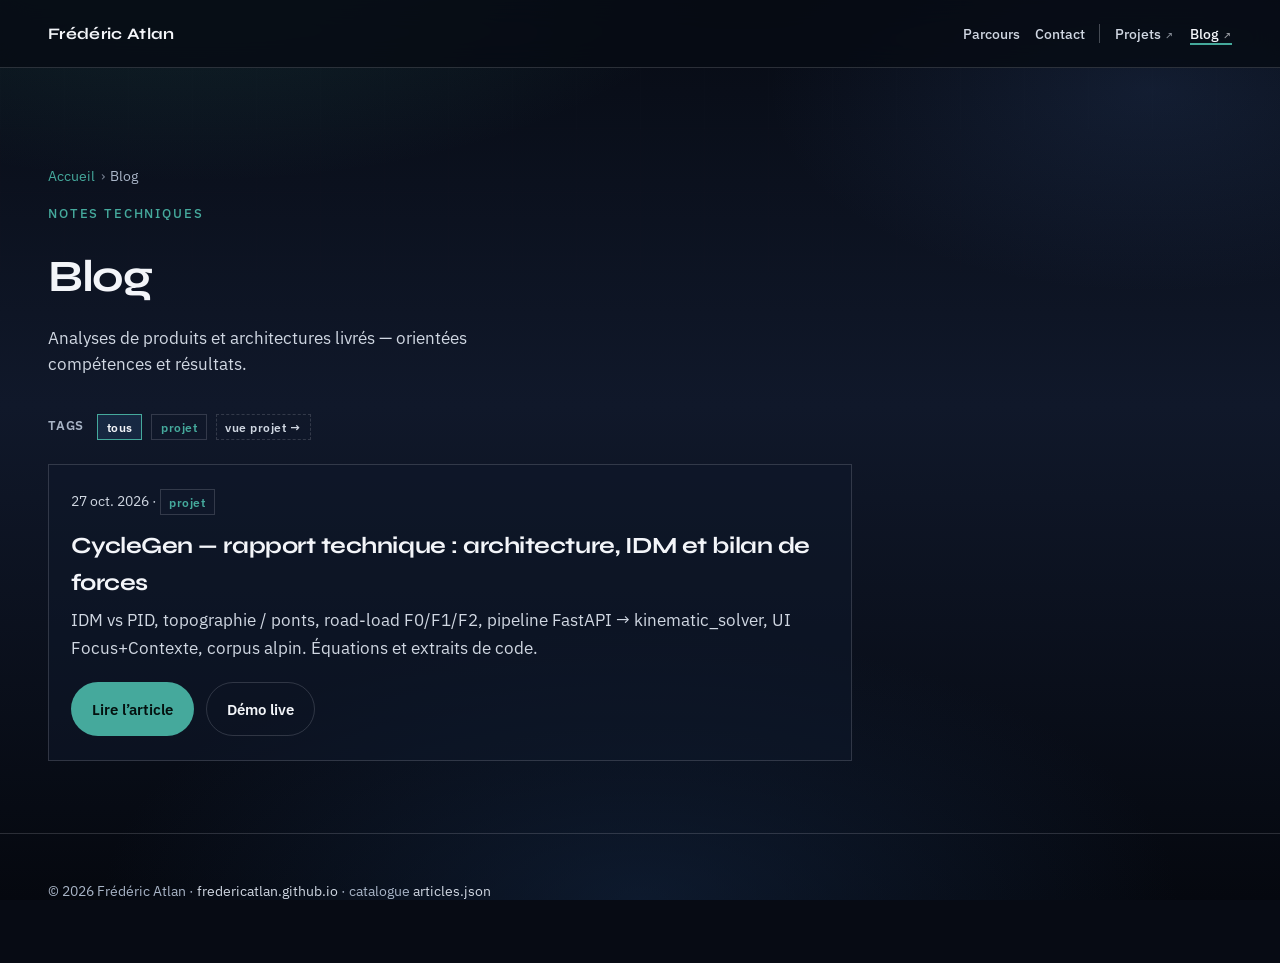
==== blog/index.html @ abd882c6 "feat(blog): CycleGen technical report with KaTeX, product shots, deploy. Upgrade the architecture no" ====
<!DOCTYPE html>
<html lang="fr">
<head>
  <meta charset="utf-8" />
  <meta name="viewport" content="width=device-width, initial-scale=1" />
  <title>Blog — Frédéric Atlan</title>
  <meta name="description" content="Notes techniques de Frédéric Atlan : ingénierie numérique, simulation, architecture full-stack. Articles tagués (projet, …)." />
  <meta name="robots" content="index, follow" />
  <link rel="canonical" href="https://fredericatlan.github.io/blog/" />
  <meta name="theme-color" content="#070b14" />
  <meta property="og:site_name" content="Frédéric Atlan" />
  <meta property="og:locale" content="fr_FR" />
  <meta property="og:title" content="Blog — Frédéric Atlan" />
  <meta property="og:description" content="Articles techniques : CycleGen, digital engineering, architecture logicielle. Filtrables par tag." />
  <meta property="og:type" content="website" />
  <meta property="og:url" content="https://fredericatlan.github.io/blog/" />
  <meta property="og:image" content="https://fredericatlan.github.io/blog/assets/cyclegen/08-analyse-cycle-veleta.jpg" />
  <meta property="og:image:secure_url" content="https://fredericatlan.github.io/blog/assets/cyclegen/08-analyse-cycle-veleta.jpg" />
  <meta property="og:image:type" content="image/jpeg" />
  <meta property="og:image:width" content="1024" />
  <meta property="og:image:height" content="494" />
  <meta property="og:image:alt" content="CycleGen — analyse Pico Veleta" />

  <meta name="twitter:card" content="summary_large_image" />
  <meta name="twitter:title" content="Blog — Frédéric Atlan" />
  <meta name="twitter:description" content="Articles techniques : CycleGen, digital engineering, architecture logicielle. Filtrables par tag." />
  <meta name="twitter:image" content="https://fredericatlan.github.io/blog/assets/cyclegen/08-analyse-cycle-veleta.jpg" />

  <link rel="preconnect" href="https://fonts.googleapis.com" />
  <link rel="preconnect" href="https://fonts.gstatic.com" crossorigin />
  <link href="https://fonts.googleapis.com/css2?family=Syne:wght@500;600;700;800&family=IBM+Plex+Sans:ital,wght@0,400;0,500;0,600;1,400&display=swap" rel="stylesheet" />
  <link rel="stylesheet" href="../styles.css" />
</head>
<body>
  <div class="atmosphere" aria-hidden="true"></div>

    <header class="site-header">
    <a class="brand" href="/">Frédéric Atlan</a>
    <nav class="nav" aria-label="Navigation principale">
      <span class="nav-cluster" role="group" aria-label="Profil">
        <a href="/#parcours">Parcours</a>
        <a href="/#contact">Contact</a>
      </span>
      <span class="nav-sep" aria-hidden="true"></span>
      <span class="nav-cluster" role="group" aria-label="Publications">
        <a class="nav-page" href="/projets/">Projets</a>
        <a class="nav-page" href="/blog/" aria-current="page">Blog</a>
      </span>
    </nav>
  </header>

  <main id="top" class="section page-projects">
    <nav class="crumb" aria-label="Fil d’Ariane"><a href="/">Accueil</a><span class="crumb-sep">›</span>Blog</nav>
    <p class="hero-kicker">Notes techniques</p>
    <h1>Blog</h1>
    <p class="section-lead">Analyses de produits et architectures livrés — orientées compétences et résultats.</p>

    <div class="tag-filter" role="navigation" aria-label="Filtrer par tag">
      <span class="tag-filter-label">Tags</span>
      <a class="tag tag-filter-btn is-active" href="./" data-filter="all">tous</a>
      <a class="tag tag-filter-btn" href="./?tag=projet" data-filter="projet">projet</a>
      <a class="tag tag-filter-btn tag-ghost" href="./tags/projet.html">vue projet →</a>
    </div>

    <p class="tag-filter-status" id="filter-status" hidden></p>

    <ul class="project-list" id="article-list">
      <li class="project-card" data-tags="projet" data-id="cyclegen-architecture-pipeline">
        <p class="project-meta">
          <time datetime="2026-10-27">27 oct. 2026</time>
          · <a class="tag" href="./tags/projet.html">projet</a>
        </p>
        <h2><a href="./cyclegen-architecture-pipeline.html">CycleGen — rapport technique : architecture, IDM et bilan de forces</a></h2>
        <p>IDM vs PID, topographie / ponts, road-load F0/F1/F2, pipeline FastAPI → kinematic_solver, UI Focus+Contexte, corpus alpin. Équations et extraits de code.</p>
        <p class="project-actions">
          <a class="btn btn-primary" href="./cyclegen-architecture-pipeline.html">Lire l’article</a>
          <a class="btn btn-ghost" href="https://fredericatlan.github.io/CycleGen/" target="_blank" rel="noopener noreferrer">Démo live</a>
        </p>
      </li>
    </ul>
  </main>

  <footer class="site-footer">
    <p>© <span id="y"></span> Frédéric Atlan · <a href="../">fredericatlan.github.io</a> · catalogue <a href="./articles.json">articles.json</a></p>
  </footer>
  <script>
    document.getElementById("y").textContent = new Date().getFullYear();

    (function () {
      var params = new URLSearchParams(window.location.search);
      var tag = (params.get("tag") || "").trim().toLowerCase();
      var cards = document.querySelectorAll("#article-list .project-card");
      var buttons = document.querySelectorAll(".tag-filter-btn[data-filter]");
      var status = document.getElementById("filter-status");

      function apply(filter) {
        var n = 0;
        cards.forEach(function (card) {
          var tags = (card.getAttribute("data-tags") || "")
            .split(/\s+/)
            .filter(Boolean);
          var show = !filter || filter === "all" || tags.indexOf(filter) !== -1;
          card.hidden = !show;
          if (show) n += 1;
        });
        buttons.forEach(function (btn) {
          var f = btn.getAttribute("data-filter");
          btn.classList.toggle(
            "is-active",
            (filter === "all" && f === "all") || f === filter
          );
        });
        if (status) {
          if (filter && filter !== "all") {
            status.hidden = false;
            status.textContent =
              n +
              " article" +
              (n > 1 ? "s" : "") +
              " · tag « " +
              filter +
              " »";
          } else {
            status.hidden = true;
            status.textContent = "";
          }
        }
      }

      apply(tag || "all");
    })();
  </script>
</body>
</html>
---- styles.css ----
:root {
  --ink: #070b14;
  --ink-2: #10182a;
  --fog: #d0d7e2;
  --paper: #f3f5f9;
  --muted: #a8b4c6;
  --accent: #45a99c;
  --accent-soft: rgba(69, 169, 156, 0.18);
  --line: rgba(232, 236, 244, 0.16);
  --header-h: 4.25rem;
  --display: "Syne", system-ui, sans-serif;
  --body: "IBM Plex Sans", system-ui, sans-serif;
}

*,
*::before,
*::after {
  box-sizing: border-box;
}

html {
  scroll-behavior: smooth;
  scroll-padding-top: calc(var(--header-h) + 0.75rem);
}

body {
  margin: 0;
  min-height: 100vh;
  font-family: var(--body);
  font-size: 1.06rem;
  line-height: 1.62;
  color: var(--paper);
  background: var(--ink);
  -webkit-font-smoothing: antialiased;
}

:focus-visible {
  outline: 2px solid var(--accent);
  outline-offset: 3px;
}

.atmosphere {
  position: fixed;
  inset: 0;
  z-index: -1;
  pointer-events: none;
  background:
    radial-gradient(ellipse 80% 55% at 15% -10%, rgba(61, 155, 143, 0.22), transparent 55%),
    radial-gradient(ellipse 60% 45% at 90% 10%, rgba(70, 110, 180, 0.16), transparent 50%),
    radial-gradient(ellipse 70% 50% at 50% 100%, rgba(20, 40, 70, 0.55), transparent 60%),
    linear-gradient(180deg, var(--ink) 0%, var(--ink-2) 45%, #05080f 100%);
}

.atmosphere::after {
  content: "";
  position: absolute;
  inset: 0;
  opacity: 0.35;
  background-image:
    linear-gradient(rgba(255, 255, 255, 0.03) 1px, transparent 1px),
    linear-gradient(90deg, rgba(255, 255, 255, 0.03) 1px, transparent 1px);
  background-size: 64px 64px;
  mask-image: linear-gradient(180deg, rgba(0, 0, 0, 0.55), transparent 70%);
}

a {
  color: inherit;
}

.site-header {
  display: flex;
  align-items: center;
  justify-content: space-between;
  gap: 1rem;
  min-height: var(--header-h);
  padding: 0.85rem clamp(1.25rem, 4vw, 3rem);
  position: sticky;
  top: 0;
  z-index: 10;
  backdrop-filter: blur(14px);
  background: rgba(7, 11, 20, 0.82);
  border-bottom: 1px solid var(--line);
}

.brand {
  font-family: var(--display);
  font-weight: 700;
  font-size: 1rem;
  letter-spacing: 0.02em;
  text-decoration: none;
  color: var(--paper);
  flex-shrink: 0;
}

.nav {
  display: flex;
  flex-wrap: wrap;
  align-items: center;
  justify-content: flex-end;
  gap: 0.65rem 0.9rem;
  font-size: 0.9rem;
}

.nav-cluster {
  display: inline-flex;
  flex-wrap: wrap;
  align-items: center;
  gap: 0.65rem 0.95rem;
}

.nav-sep {
  display: inline-block;
  width: 1px;
  height: 1.15rem;
  background: rgba(232, 236, 244, 0.28);
  flex-shrink: 0;
}

.nav a {
  text-decoration: none;
  color: var(--fog);
  transition: color 0.2s ease;
  font-weight: 500;
}

.nav a:hover {
  color: var(--accent);
}

.nav a[aria-current="page"] {
  color: var(--paper);
  box-shadow: inset 0 -2px 0 var(--accent);
}

.nav a.nav-page::after {
  content: "↗";
  margin-left: 0.28rem;
  font-size: 0.72em;
  opacity: 0.65;
}

.hero {
  min-height: min(88vh, 820px);
  display: flex;
  flex-direction: column;
  justify-content: center;
  padding: clamp(3rem, 8vh, 6rem) clamp(1.25rem, 4vw, 3rem) 3rem;
  max-width: 1100px;
  animation: rise 0.9s ease both;
}

.hero-kicker {
  margin: 0 0 1rem;
  font-size: 0.82rem;
  letter-spacing: 0.14em;
  text-transform: uppercase;
  color: var(--accent);
  font-weight: 500;
}

.hero-name {
  margin: 0;
  font-family: var(--display);
  font-weight: 800;
  font-size: clamp(2.8rem, 9vw, 5.6rem);
  line-height: 0.95;
  letter-spacing: -0.03em;
  max-width: 12ch;
}

.hero-line {
  margin: 1.5rem 0 0.75rem;
  font-family: var(--display);
  font-weight: 600;
  font-size: clamp(1.2rem, 2.6vw, 1.65rem);
  line-height: 1.3;
  max-width: 28ch;
  color: var(--paper);
}

.hero-support {
  margin: 0;
  max-width: 46ch;
  color: var(--fog);
  font-size: 1.02rem;
  line-height: 1.55;
}

.hero-cta {
  display: flex;
  flex-wrap: wrap;
  gap: 0.75rem;
  margin-top: 2rem;
}

.btn {
  display: inline-flex;
  align-items: center;
  justify-content: center;
  padding: 0.85rem 1.25rem;
  border-radius: 999px;
  text-decoration: none;
  font-weight: 600;
  font-size: 0.95rem;
  transition: transform 0.2s ease, background 0.2s ease, border-color 0.2s ease;
}

.btn:hover {
  transform: translateY(-1px);
}

.btn-primary {
  background: var(--accent);
  color: #04110f;
  border: 1px solid transparent;
}

.btn-primary:hover {
  background: #4cb3a6;
}

.btn-ghost {
  background: transparent;
  border: 1px solid var(--line);
  color: var(--paper);
}

.btn-ghost:hover {
  border-color: var(--accent);
  background: var(--accent-soft);
}

.strip {
  display: grid;
  grid-template-columns: repeat(3, 1fr);
  gap: 1px;
  margin: 0 clamp(1.25rem, 4vw, 3rem) 2rem;
  border: 1px solid var(--line);
  background: var(--line);
  animation: rise 1s ease 0.15s both;
}

.strip-item {
  background: rgba(16, 24, 42, 0.9);
  padding: 1.25rem 1.1rem;
  display: flex;
  flex-direction: column;
  gap: 0.35rem;
}

.strip-num {
  font-family: var(--display);
  font-weight: 700;
  font-size: 1.2rem;
  color: var(--accent);
  line-height: 1.15;
}

.strip-label {
  font-size: 0.9rem;
  color: var(--fog);
  line-height: 1.4;
}

.section {
  padding: clamp(3.25rem, 8vh, 5.5rem) clamp(1.25rem, 4vw, 3rem);
  max-width: 900px;
}

.section-alt {
  max-width: none;
  background: rgba(16, 24, 42, 0.45);
  border-block: 1px solid var(--line);
}

.section-alt .edu,
.section-alt .langs,
.section-alt h2 {
  max-width: 900px;
}

.section h2 {
  margin: 0 0 0.75rem;
  font-family: var(--display);
  font-size: clamp(1.7rem, 3.5vw, 2.2rem);
  letter-spacing: -0.02em;
}

.section-lead {
  margin: 0 0 2.25rem;
  color: var(--fog);
  max-width: 52ch;
  line-height: 1.55;
}

.page-projects {
  padding-top: calc(var(--header-h) + 1.75rem);
  max-width: 900px;
}

.page-projects h1 {
  margin: 0 0 0.75rem;
  font-family: var(--display);
  font-size: clamp(2rem, 5vw, 2.8rem);
  letter-spacing: -0.03em;
}

.crumb {
  margin: 0 0 1rem;
  font-size: 0.9rem;
  color: var(--muted);
}

.crumb a {
  color: var(--accent);
  text-decoration: none;
}

.crumb a:hover {
  text-decoration: underline;
}

.crumb-sep {
  margin: 0 0.35rem;
  color: var(--muted);
  opacity: 0.7;
}

.related-box {
  margin: 2.25rem 0;
  padding: 1.25rem 1.3rem;
  border: 1px solid var(--line);
  border-left: 3px solid var(--accent);
  background: rgba(16, 24, 42, 0.62);
}

.related-box h2 {
  margin: 0 0 0.55rem;
  font-family: var(--display);
  font-size: 1.05rem;
}

.related-box p {
  margin: 0 0 0.85rem;
  color: var(--fog);
  max-width: 58ch;
  font-size: 0.95rem;
}

.related-box .project-actions {
  margin-top: 0 !important;
}

.project-list {
  list-style: none;
  margin: 0;
  padding: 0;
  display: flex;
  flex-direction: column;
  gap: 1.25rem;
}

.project-card {
  padding: 1.5rem 1.35rem;
  border: 1px solid var(--line);
  background: rgba(16, 24, 42, 0.55);
}

.project-card h2 {
  margin: 0 0 0.35rem;
  font-family: var(--display);
  font-size: 1.45rem;
}

.project-card h2 a {
  color: var(--paper);
  text-decoration: none;
}

.project-card h2 a:hover {
  color: var(--accent);
}

.project-meta {
  margin: 0 0 0.75rem;
  font-size: 0.88rem;
  color: var(--accent);
}

.tag {
  display: inline-block;
  padding: 0.12rem 0.55rem;
  border: 1px solid var(--line);
  background: rgba(16, 24, 42, 0.75);
  color: var(--accent);
  font-size: 0.78rem;
  font-weight: 600;
  letter-spacing: 0.04em;
  text-transform: lowercase;
  text-decoration: none;
  vertical-align: middle;
}

.tag:hover {
  border-color: var(--accent);
  color: var(--paper);
}

.tag-lg {
  font-size: 0.95rem;
  padding: 0.2rem 0.7rem;
  vertical-align: baseline;
}

.hero-kicker .tag {
  margin-left: 0.35rem;
}

.tag-filter {
  display: flex;
  flex-wrap: wrap;
  align-items: center;
  gap: 0.55rem;
  margin: 0 0 1.5rem;
}

.tag-filter-label {
  font-size: 0.8rem;
  font-weight: 600;
  letter-spacing: 0.06em;
  text-transform: uppercase;
  color: var(--muted);
  margin-right: 0.25rem;
}

.tag-filter-btn.is-active {
  border-color: var(--accent);
  color: var(--paper);
  background: rgba(56, 120, 180, 0.18);
}

.tag-ghost {
  border-style: dashed;
  color: var(--fog);
}

.tag-filter-status {
  margin: -0.75rem 0 1.25rem;
  font-size: 0.88rem;
  color: var(--muted);
}

.project-card[hidden] {
  display: none !important;
}

.project-card p {
  margin: 0 0 0.75rem;
  color: var(--fog);
}

.project-actions {
  display: flex;
  flex-wrap: wrap;
  gap: 0.75rem;
  margin: 1.25rem 0 0 !important;
}

.project-detail h2 {
  margin: 2rem 0 0.75rem;
  font-family: var(--display);
  font-size: 1.25rem;
}

.project-detail h3 {
  margin: 1.35rem 0 0.55rem;
  font-family: var(--display);
  font-size: 1.05rem;
  color: var(--paper);
}

.project-detail > p,
.prose p {
  color: var(--fog);
  max-width: 62ch;
}

.project-detail code,
.prose code {
  font-size: 0.9em;
  color: var(--accent);
}

.prose pre.code-block,
.project-detail pre.code-block {
  margin: 1.25rem 0 1.5rem;
  padding: 0.95rem 1rem;
  overflow-x: auto;
  border: 1px solid var(--line);
  background: rgba(8, 12, 22, 0.92);
  border-radius: 0;
  max-width: 72ch;
}

.prose pre.code-block::before,
.project-detail pre.code-block::before {
  content: attr(data-lang);
  display: block;
  margin-bottom: 0.55rem;
  font-family: "IBM Plex Mono", ui-monospace, monospace;
  font-size: 0.68rem;
  letter-spacing: 0.06em;
  text-transform: uppercase;
  color: var(--muted);
}

.prose pre.code-block code,
.project-detail pre.code-block code {
  font-family: "IBM Plex Mono", ui-monospace, monospace;
  font-size: 0.78rem;
  line-height: 1.5;
  color: var(--paper);
  white-space: pre;
}

.prose .katex-display,
.project-detail .katex-display {
  margin: 1.15rem 0;
  overflow-x: auto;
  overflow-y: hidden;
  max-width: 72ch;
}

.cta-row {
  display: flex;
  flex-wrap: wrap;
  gap: 0.75rem;
  margin: 1.25rem 0 2rem;
}

.skills-box {
  margin: 0 0 2.5rem;
  padding: 1.35rem 1.25rem;
  border: 1px solid var(--line);
  background: rgba(16, 24, 42, 0.55);
}

.skills-box h2 {
  margin: 0 0 1rem;
  font-family: var(--display);
  font-size: 1.15rem;
  letter-spacing: -0.02em;
}

.skills-grid {
  list-style: none;
  margin: 0;
  padding: 0;
  display: grid;
  grid-template-columns: repeat(auto-fit, minmax(240px, 1fr));
  gap: 1rem 1.25rem;
}

.skills-grid li {
  color: var(--fog);
  font-size: 0.95rem;
  line-height: 1.45;
}

.skills-grid strong {
  display: block;
  margin-bottom: 0.25rem;
  color: var(--paper);
  font-family: var(--display);
  font-size: 0.98rem;
  font-weight: 600;
}

.shot {
  margin: 1.75rem 0;
  padding: 0;
}

.shot img {
  display: block;
  width: 100%;
  height: auto;
  border: 1px solid var(--line);
  background: #0a101c;
}

.shot figcaption {
  margin-top: 0.55rem;
  font-size: 0.85rem;
  color: var(--muted);
}

.article .section-lead {
  max-width: 62ch;
}

.timeline {
  list-style: none;
  margin: 0;
  padding: 0;
  display: flex;
  flex-direction: column;
  gap: 1.75rem;
}

.timeline li {
  display: grid;
  grid-template-columns: 9.5rem 1fr;
  gap: 1.35rem;
  padding-bottom: 2rem;
  margin-bottom: 0.15rem;
  border-bottom: 1px solid var(--line);
  animation: rise 0.7s ease both;
}

.timeline li:nth-child(2) { animation-delay: 0.05s; }
.timeline li:nth-child(3) { animation-delay: 0.1s; }
.timeline li:nth-child(4) { animation-delay: 0.15s; }
.timeline li:nth-child(5) { animation-delay: 0.2s; }

.timeline li:last-child {
  border-bottom: 0;
  padding-bottom: 0;
}

.when {
  font-size: 0.86rem;
  color: var(--accent);
  font-weight: 600;
  letter-spacing: 0.02em;
  padding-top: 0.25rem;
  line-height: 1.35;
}

.what h3 {
  margin: 0 0 0.25rem;
  font-family: var(--display);
  font-size: 1.15rem;
  font-weight: 700;
}

.org {
  margin: 0 0 0.5rem;
  color: var(--muted);
  font-size: 0.92rem;
}

.what p:last-child {
  margin: 0;
  color: var(--fog);
  max-width: 58ch;
  line-height: 1.58;
}

.edu {
  list-style: none;
  margin: 0;
  padding: 0;
  display: flex;
  flex-direction: column;
  gap: 0.85rem;
}

.edu li {
  padding: 0.85rem 0;
  border-bottom: 1px solid var(--line);
  color: var(--fog);
}

.edu li:last-child {
  border-bottom: 0;
}

.langs {
  margin: 1.5rem 0 0;
  color: var(--muted);
}

.contact .fine {
  margin-top: 1.5rem;
  color: var(--muted);
  font-size: 0.92rem;
}

.site-footer {
  padding: 2rem clamp(1.25rem, 4vw, 3rem) 3rem;
  border-top: 1px solid var(--line);
  color: var(--muted);
  font-size: 0.85rem;
}

.site-footer a {
  color: var(--fog);
  text-decoration: none;
}

.site-footer a:hover {
  color: var(--accent);
}

@keyframes rise {
  from {
    opacity: 0;
    transform: translateY(14px);
  }
  to {
    opacity: 1;
    transform: translateY(0);
  }
}

@media (max-width: 720px) {
  :root {
    --header-h: auto;
  }

  .site-header {
    flex-wrap: wrap;
    align-items: flex-start;
    padding-top: 0.85rem;
    padding-bottom: 0.85rem;
  }

  .nav {
    width: 100%;
    justify-content: flex-start;
    gap: 0.55rem 0.75rem;
    font-size: 0.84rem;
  }

  .nav-sep {
    height: 0.95rem;
  }

  .strip {
    grid-template-columns: 1fr;
    margin-left: 1.25rem;
    margin-right: 1.25rem;
  }

  .timeline li {
    grid-template-columns: 1fr;
    gap: 0.4rem;
    padding-bottom: 1.65rem;
  }

  .hero {
    min-height: auto;
    padding-top: 2.5rem;
  }

  .hero-cta,
  .cta-row,
  .project-actions {
    gap: 0.65rem;
  }

  .btn {
    padding: 0.75rem 1.05rem;
    font-size: 0.9rem;
  }

  .page-projects {
    padding-top: 1.5rem;
  }

  .section-lead {
    max-width: none;
  }
}

@media (prefers-reduced-motion: reduce) {
  html { scroll-behavior: auto; }
  .hero,
  .strip,
  .timeline li {
    animation: none;
  }
  .btn:hover {
    transform: none;
  }
}
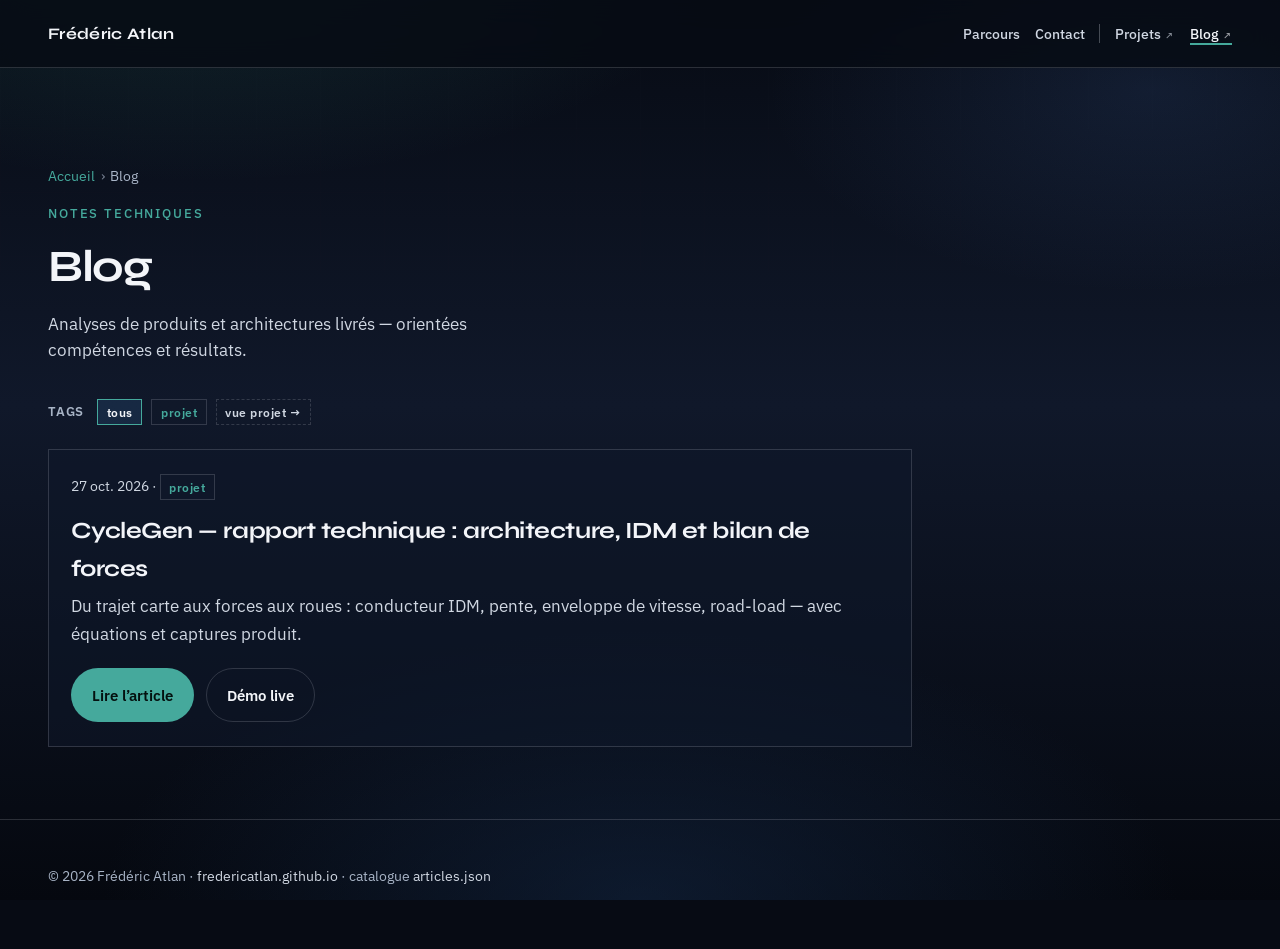
==== commit ea5ac818: "docs(blog): humanize CycleGen report; complete core equations. Expand acronyms on first use; add Eul" ====
--- a/blog/index.html
+++ b/blog/index.html
@@ -71,7 +71,7 @@
           · <a class="tag" href="./tags/projet.html">projet</a>
         </p>
         <h2><a href="./cyclegen-architecture-pipeline.html">CycleGen — rapport technique : architecture, IDM et bilan de forces</a></h2>
-        <p>IDM vs PID, topographie / ponts, road-load F0/F1/F2, pipeline FastAPI → kinematic_solver, UI Focus+Contexte, corpus alpin. Équations et extraits de code.</p>
+        <p>Du trajet carte aux forces aux roues : conducteur IDM, pente, enveloppe de vitesse, road-load — avec équations et captures produit.</p>
         <p class="project-actions">
           <a class="btn btn-primary" href="./cyclegen-architecture-pipeline.html">Lire l’article</a>
           <a class="btn btn-ghost" href="https://fredericatlan.github.io/CycleGen/" target="_blank" rel="noopener noreferrer">Démo live</a>
--- a/styles.css
+++ b/styles.css
@@ -295,7 +295,11 @@
 
 .page-projects {
   padding-top: calc(var(--header-h) + 1.75rem);
-  max-width: 900px;
+  max-width: 960px;
+}
+
+.page-projects.article {
+  max-width: 980px;
 }
 
 .page-projects h1 {
@@ -303,6 +307,9 @@
   font-family: var(--display);
   font-size: clamp(2rem, 5vw, 2.8rem);
   letter-spacing: -0.03em;
+  line-height: 1.18;
+  overflow: visible;
+  padding-bottom: 0.12em;
 }
 
 .crumb {
@@ -482,13 +489,21 @@
 .project-detail > p,
 .prose p {
   color: var(--fog);
-  max-width: 62ch;
+  max-width: 68ch;
+  line-height: 1.65;
+  overflow: visible;
+}
+
+.article .hero-kicker {
+  line-height: 1.45;
+  letter-spacing: 0.1em;
 }
 
 .project-detail code,
 .prose code {
   font-size: 0.9em;
   color: var(--accent);
+  line-height: 1.4;
 }
 
 .prose pre.code-block,
@@ -499,7 +514,7 @@
   border: 1px solid var(--line);
   background: rgba(8, 12, 22, 0.92);
   border-radius: 0;
-  max-width: 72ch;
+  max-width: min(72ch, 100%);
 }
 
 .prose pre.code-block::before,
@@ -518,17 +533,30 @@
 .project-detail pre.code-block code {
   font-family: "IBM Plex Mono", ui-monospace, monospace;
   font-size: 0.78rem;
-  line-height: 1.5;
+  line-height: 1.55;
   color: var(--paper);
   white-space: pre;
+}
+
+.prose .katex,
+.project-detail .katex {
+  font-size: 1.05em;
+  line-height: 1.35;
 }
 
 .prose .katex-display,
 .project-detail .katex-display {
-  margin: 1.15rem 0;
+  margin: 1.25rem 0;
+  padding: 0.35em 0 0.55em;
   overflow-x: auto;
-  overflow-y: hidden;
-  max-width: 72ch;
+  overflow-y: visible;
+  max-width: min(72ch, 100%);
+}
+
+.prose .katex-display > .katex,
+.project-detail .katex-display > .katex {
+  white-space: nowrap;
+  text-align: left;
 }
 
 .cta-row {
@@ -579,6 +607,7 @@
 .shot {
   margin: 1.75rem 0;
   padding: 0;
+  max-width: min(900px, 100%);
 }
 
 .shot img {
@@ -587,16 +616,108 @@
   height: auto;
   border: 1px solid var(--line);
   background: #0a101c;
+  cursor: zoom-in;
+}
+
+.shot button.shot-zoom {
+  display: block;
+  width: 100%;
+  padding: 0;
+  margin: 0;
+  border: 0;
+  background: transparent;
+  cursor: zoom-in;
+  text-align: left;
+}
+
+.shot button.shot-zoom:focus-visible {
+  outline: 2px solid var(--accent);
+  outline-offset: 3px;
 }
 
 .shot figcaption {
   margin-top: 0.55rem;
   font-size: 0.85rem;
+  line-height: 1.45;
   color: var(--muted);
 }
 
 .article .section-lead {
-  max-width: 62ch;
+  max-width: 68ch;
+  line-height: 1.65;
+}
+
+/* Lightbox — zoom captures produit */
+.lightbox {
+  position: fixed !important;
+  inset: 0;
+  z-index: 4000;
+  display: flex !important;
+  align-items: center;
+  justify-content: center;
+  padding: clamp(0.75rem, 3vw, 1.5rem);
+  margin: 0;
+  background: rgba(4, 8, 16, 0.92);
+  backdrop-filter: blur(8px);
+  -webkit-backdrop-filter: blur(8px);
+}
+
+.lightbox[hidden] {
+  display: none !important;
+}
+
+.lightbox__inner {
+  position: relative;
+  max-width: min(1280px, 96vw);
+  max-height: 92vh;
+}
+
+.lightbox__inner img {
+  display: block;
+  max-width: 100%;
+  max-height: 88vh;
+  width: auto;
+  height: auto;
+  margin: 0 auto;
+  border: 1px solid var(--line);
+  background: #0a101c;
+  cursor: zoom-out;
+}
+
+.lightbox__caption {
+  margin: 0.65rem 0 0;
+  text-align: center;
+  font-size: 0.85rem;
+  line-height: 1.4;
+  color: var(--fog);
+}
+
+.lightbox__close {
+  position: absolute;
+  top: -0.35rem;
+  right: -0.35rem;
+  z-index: 1;
+  width: 2.25rem;
+  height: 2.25rem;
+  border: 1px solid var(--line);
+  border-radius: 999px;
+  background: #101828;
+  color: var(--paper);
+  font-size: 1.25rem;
+  line-height: 1;
+  cursor: pointer;
+}
+
+.lightbox__close:hover {
+  border-color: var(--accent);
+  color: var(--accent);
+}
+
+.project-detail h2,
+.prose h2 {
+  line-height: 1.25;
+  overflow: visible;
+  padding-bottom: 0.08em;
 }
 
 .timeline {
@@ -666,6 +787,20 @@
   gap: 0.85rem;
 }
 
+ol.edu {
+  list-style: decimal;
+  padding-left: 1.25rem;
+  gap: 0.55rem;
+}
+
+ol.edu li {
+  padding: 0.35rem 0;
+  border-bottom: 0;
+  color: var(--fog);
+  max-width: 68ch;
+  line-height: 1.55;
+}
+
 .edu li {
   padding: 0.85rem 0;
   border-bottom: 1px solid var(--line);
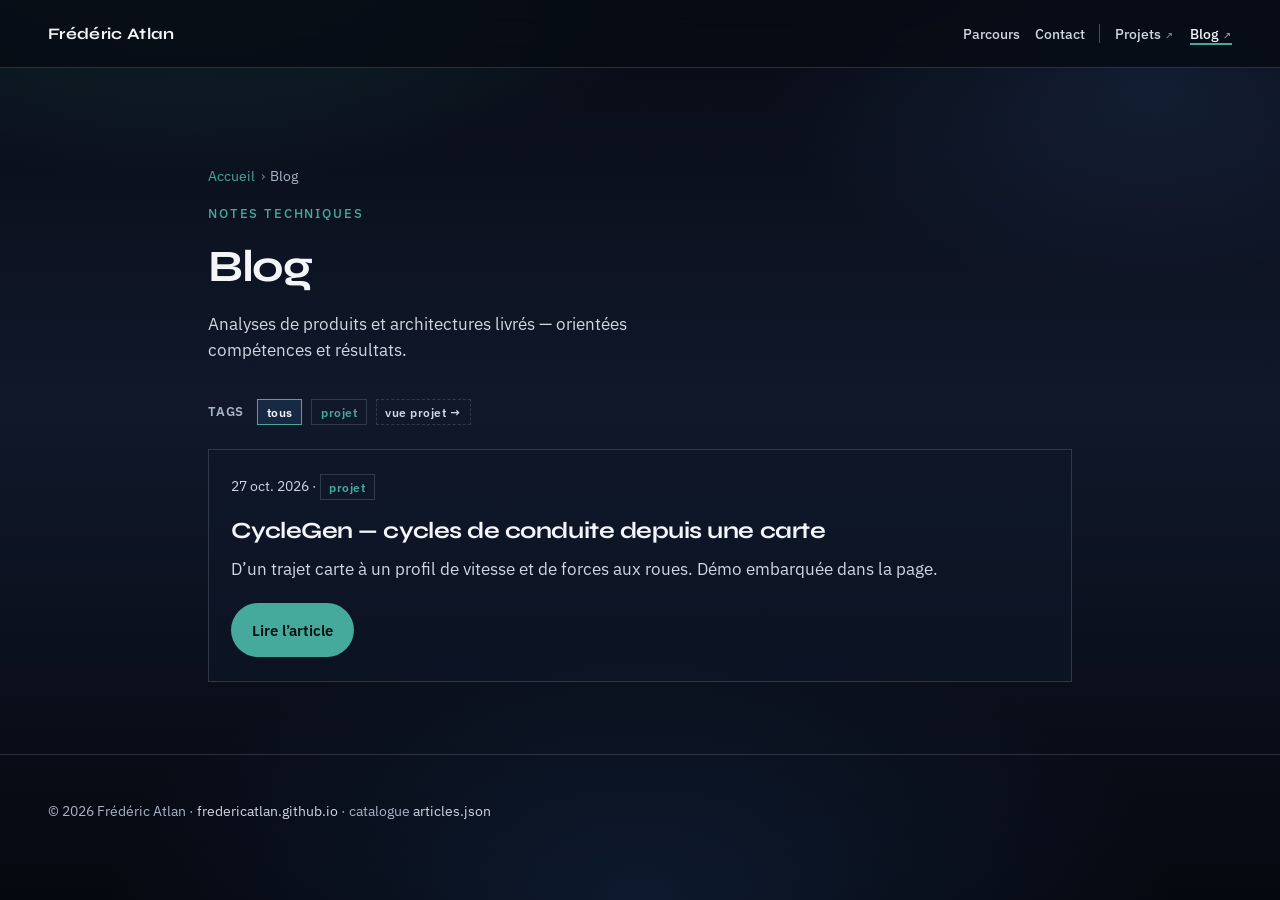
==== commit c16ba4b6: "refactor(blog): single CycleGen engineer post, centered column, embedded demo. Collapse project fich" ====
--- a/blog/index.html
+++ b/blog/index.html
@@ -70,11 +70,10 @@
           <time datetime="2026-10-27">27 oct. 2026</time>
           · <a class="tag" href="./tags/projet.html">projet</a>
         </p>
-        <h2><a href="./cyclegen-architecture-pipeline.html">CycleGen — rapport technique : architecture, IDM et bilan de forces</a></h2>
-        <p>Du trajet carte aux forces aux roues : conducteur IDM, pente, enveloppe de vitesse, road-load — avec équations et captures produit.</p>
+        <h2><a href="./cyclegen-architecture-pipeline.html">CycleGen — cycles de conduite depuis une carte</a></h2>
+        <p>D’un trajet carte à un profil de vitesse et de forces aux roues. Démo embarquée dans la page.</p>
         <p class="project-actions">
           <a class="btn btn-primary" href="./cyclegen-architecture-pipeline.html">Lire l’article</a>
-          <a class="btn btn-ghost" href="https://fredericatlan.github.io/CycleGen/" target="_blank" rel="noopener noreferrer">Démo live</a>
         </p>
       </li>
     </ul>
--- a/styles.css
+++ b/styles.css
@@ -265,6 +265,8 @@
 .section {
   padding: clamp(3.25rem, 8vh, 5.5rem) clamp(1.25rem, 4vw, 3rem);
   max-width: 900px;
+  margin-left: auto;
+  margin-right: auto;
 }
 
 .section-alt {
@@ -300,6 +302,123 @@
 
 .page-projects.article {
   max-width: 980px;
+  margin-left: auto;
+  margin-right: auto;
+}
+
+.page-projects.article.has-demo {
+  max-width: min(1080px, calc(100vw - 2.5rem));
+  margin-left: auto;
+  margin-right: auto;
+}
+
+.page-projects.article .cta-row {
+  justify-content: flex-start;
+}
+
+.page-projects.article .shot {
+  margin-left: auto;
+  margin-right: auto;
+}
+
+/* Démo embarquée (iframe) — rester dans l’article */
+.demo-embed {
+  margin: 1.75rem 0 2.25rem;
+  padding: 0;
+  border: 1px solid var(--line);
+  background: rgba(10, 16, 28, 0.85);
+  max-width: none;
+}
+
+.demo-embed__bar {
+  display: flex;
+  align-items: center;
+  justify-content: space-between;
+  gap: 0.75rem;
+  flex-wrap: wrap;
+  padding: 0.55rem 0.75rem;
+  border-bottom: 1px solid var(--line);
+  background: rgba(16, 24, 42, 0.9);
+}
+
+.demo-embed__title {
+  margin: 0;
+  font-family: var(--display);
+  font-size: 0.95rem;
+  font-weight: 600;
+  color: var(--paper);
+}
+
+.demo-embed__hint {
+  margin-left: 0.45rem;
+  font-family: var(--body);
+  font-size: 0.78rem;
+  font-weight: 400;
+  color: var(--muted);
+}
+
+.demo-embed__actions {
+  display: flex;
+  gap: 0.4rem;
+  align-items: center;
+}
+
+.demo-embed__btn {
+  padding: 0.35rem 0.7rem;
+  font-size: 0.82rem;
+}
+
+.demo-embed__stage {
+  position: relative;
+  width: 100%;
+  height: min(72vh, 780px);
+  min-height: 420px;
+  background: #070b14;
+}
+
+.demo-embed__stage iframe {
+  display: block;
+  width: 100%;
+  height: 100%;
+  border: 0;
+  background: #070b14;
+}
+
+.demo-embed > figcaption {
+  margin: 0;
+  padding: 0.55rem 0.75rem 0.7rem;
+  border-top: 1px solid var(--line);
+  font-size: 0.85rem;
+  line-height: 1.45;
+  color: var(--muted);
+}
+
+.demo-embed.is-expanded {
+  position: fixed;
+  inset: 0;
+  z-index: 3500;
+  margin: 0;
+  width: 100vw;
+  height: 100vh;
+  max-width: none;
+  display: flex;
+  flex-direction: column;
+  border: 0;
+  border-radius: 0;
+}
+
+.demo-embed.is-expanded .demo-embed__stage {
+  flex: 1;
+  height: auto;
+  min-height: 0;
+}
+
+.demo-embed.is-expanded > figcaption {
+  display: none;
+}
+
+body.demo-expanded {
+  overflow: hidden;
 }
 
 .page-projects h1 {
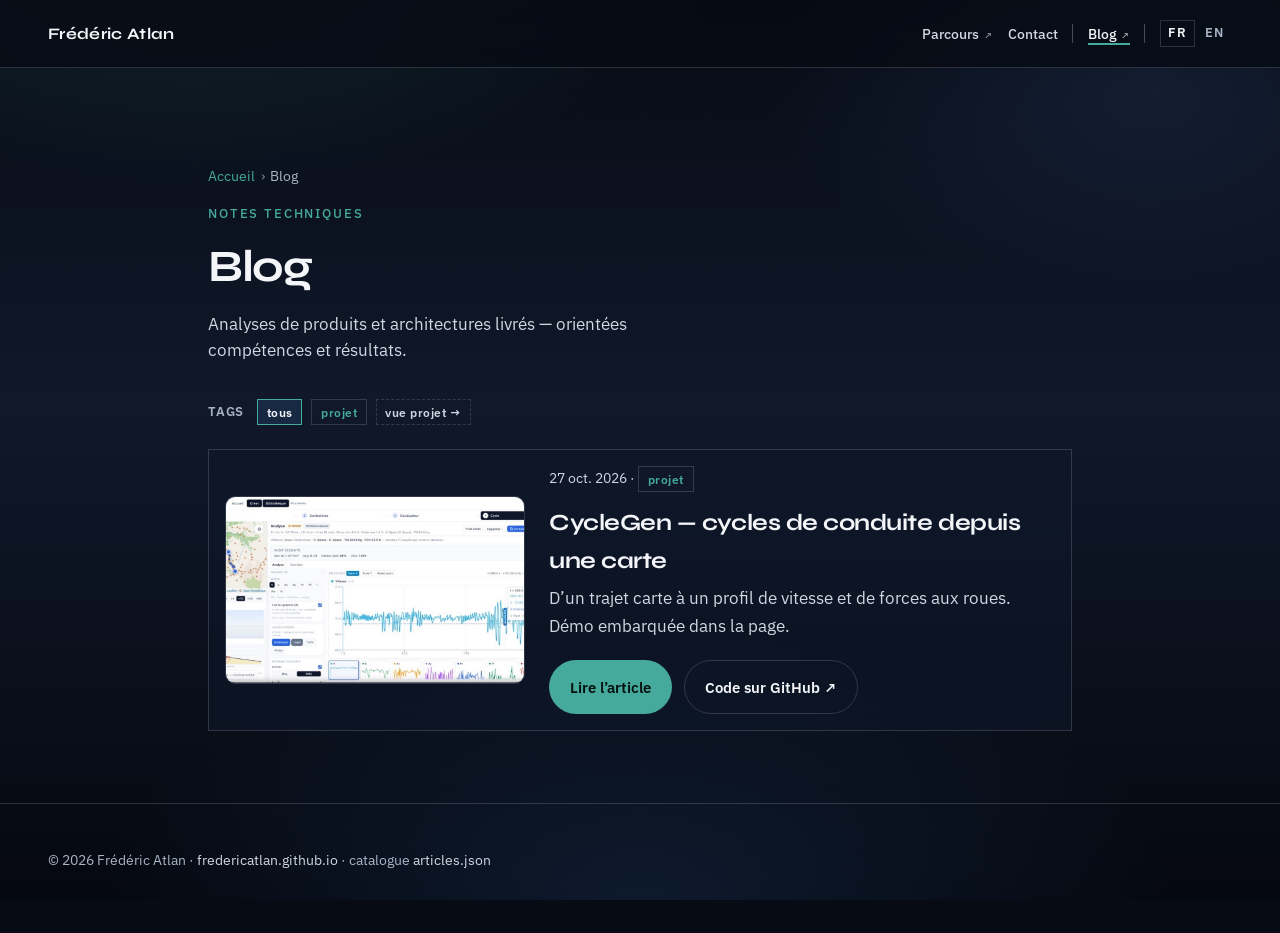
==== commit 012d281f: "publication: dev@9b9bbf0" ====
--- a/blog/index.html
+++ b/blog/index.html
@@ -7,6 +7,9 @@
   <meta name="description" content="Notes techniques de Frédéric Atlan : ingénierie numérique, simulation, architecture full-stack. Articles tagués (projet, …)." />
   <meta name="robots" content="index, follow" />
   <link rel="canonical" href="https://fredericatlan.github.io/blog/" />
+  <link rel="alternate" hreflang="fr" href="https://fredericatlan.github.io/blog/" />
+  <link rel="alternate" hreflang="en" href="https://fredericatlan.github.io/en/blog/" />
+  <link rel="alternate" hreflang="x-default" href="https://fredericatlan.github.io/blog/" />
   <meta name="theme-color" content="#070b14" />
   <meta property="og:site_name" content="Frédéric Atlan" />
   <meta property="og:locale" content="fr_FR" />
@@ -34,17 +37,21 @@
 <body>
   <div class="atmosphere" aria-hidden="true"></div>
 
-    <header class="site-header">
+  <header class="site-header">
     <a class="brand" href="/">Frédéric Atlan</a>
     <nav class="nav" aria-label="Navigation principale">
       <span class="nav-cluster" role="group" aria-label="Profil">
-        <a href="/#parcours">Parcours</a>
-        <a href="/#contact">Contact</a>
+        <a class="nav-page" href="/parcours/">Parcours</a>
+        <a href="/parcours/#contact">Contact</a>
       </span>
       <span class="nav-sep" aria-hidden="true"></span>
       <span class="nav-cluster" role="group" aria-label="Publications">
-        <a class="nav-page" href="/projets/">Projets</a>
         <a class="nav-page" href="/blog/" aria-current="page">Blog</a>
+      </span>
+      <span class="nav-sep" aria-hidden="true"></span>
+      <span class="nav-cluster nav-lang" role="group" aria-label="Langue">
+        <a href="/blog/" hreflang="fr" lang="fr" aria-current="true">FR</a>
+        <a href="/en/blog/" hreflang="en" lang="en">EN</a>
       </span>
     </nav>
   </header>
@@ -65,16 +72,20 @@
     <p class="tag-filter-status" id="filter-status" hidden></p>
 
     <ul class="project-list" id="article-list">
-      <li class="project-card" data-tags="projet" data-id="cyclegen-architecture-pipeline">
-        <p class="project-meta">
-          <time datetime="2026-10-27">27 oct. 2026</time>
-          · <a class="tag" href="./tags/projet.html">projet</a>
-        </p>
-        <h2><a href="./cyclegen-architecture-pipeline.html">CycleGen — cycles de conduite depuis une carte</a></h2>
-        <p>D’un trajet carte à un profil de vitesse et de forces aux roues. Démo embarquée dans la page.</p>
-        <p class="project-actions">
-          <a class="btn btn-primary" href="./cyclegen-architecture-pipeline.html">Lire l’article</a>
-        </p>
+      <li class="project-card has-thumb" data-tags="projet" data-id="cyclegen-architecture-pipeline">
+        <a class="card-thumb" href="./cyclegen-architecture-pipeline.html" tabindex="-1" aria-hidden="true"><img src="./assets/cyclegen/vignette.jpg" alt="" width="960" height="600" loading="lazy" /></a>
+        <div>
+          <p class="project-meta">
+            <time datetime="2026-10-27">27 oct. 2026</time>
+            · <a class="tag" href="./tags/projet.html">projet</a>
+          </p>
+          <h2><a href="./cyclegen-architecture-pipeline.html">CycleGen — cycles de conduite depuis une carte</a></h2>
+          <p>D’un trajet carte à un profil de vitesse et de forces aux roues. Démo embarquée dans la page.</p>
+          <p class="project-actions">
+            <a class="btn btn-primary" href="./cyclegen-architecture-pipeline.html">Lire l’article</a>
+            <a class="btn btn-ghost" href="https://github.com/FredericAtlan/CycleGen" target="_blank" rel="noopener noreferrer">Code sur GitHub ↗</a>
+          </p>
+        </div>
       </li>
     </ul>
   </main>
--- a/styles.css
+++ b/styles.css
@@ -321,6 +321,65 @@
   margin-right: auto;
 }
 
+/* Accordéons technique (équations / code) — fermés par défaut */
+.fold {
+  margin: 1rem 0 1.5rem;
+  border: 1px solid var(--line);
+  background: rgba(10, 16, 28, 0.55);
+  max-width: min(72ch, 100%);
+}
+
+.fold > summary {
+  cursor: pointer;
+  list-style: none;
+  padding: 0.65rem 0.85rem;
+  font-family: var(--display);
+  font-size: 0.9rem;
+  font-weight: 600;
+  color: var(--fog);
+  user-select: none;
+}
+
+.fold > summary::-webkit-details-marker {
+  display: none;
+}
+
+.fold > summary::before {
+  content: "+";
+  display: inline-block;
+  width: 1.1em;
+  margin-right: 0.35rem;
+  color: var(--accent);
+  font-family: var(--body);
+  font-weight: 500;
+}
+
+.fold[open] > summary::before {
+  content: "−";
+}
+
+.fold > summary:hover {
+  color: var(--paper);
+}
+
+.fold > *:not(summary) {
+  margin-left: 0.85rem;
+  margin-right: 0.85rem;
+}
+
+.fold > *:last-child {
+  margin-bottom: 0.85rem;
+}
+
+.fold .code-block {
+  max-width: 100%;
+}
+
+.fold .katex-display {
+  max-width: 100%;
+  overflow-x: auto;
+}
+
 /* Démo embarquée (iframe) — rester dans l’article */
 .demo-embed {
   margin: 1.75rem 0 2.25rem;
@@ -1039,3 +1098,193 @@
     transform: none;
   }
 }
+
+/* ---------- Hero d'article ---------- */
+.article-hero {
+  position: relative;
+  isolation: isolate;
+  display: flex;
+  flex-direction: column;
+  justify-content: flex-end;
+  min-height: min(62vh, 560px);
+  margin: 0 0 2.5rem;
+  padding: clamp(1.5rem, 4vw, 3rem);
+  border: 1px solid var(--line);
+  border-radius: 20px;
+  overflow: hidden;
+  background: #0b1020;
+}
+.article-hero::before {
+  content: "";
+  position: absolute;
+  inset: 0;
+  z-index: -2;
+  background: var(--hero-img) center / cover no-repeat;
+  transform: scale(1.04);
+  filter: brightness(0.75) saturate(0.9);
+  animation: hero-derive 22s ease-in-out infinite alternate;
+}
+.article-hero::after {
+  content: "";
+  position: absolute;
+  inset: 0;
+  z-index: -1;
+  background:
+    linear-gradient(90deg, rgba(7, 11, 20, 0.97) 0%, rgba(7, 11, 20, 0.9) 42%, rgba(7, 11, 20, 0.45) 75%, rgba(7, 11, 20, 0.2) 100%),
+    linear-gradient(180deg, transparent 55%, rgba(7, 11, 20, 0.85) 100%),
+    radial-gradient(120% 80% at 0% 100%, var(--accent-soft), transparent 60%);
+}
+@keyframes hero-derive {
+  from { transform: scale(1.04) translate3d(0, 0, 0); }
+  to { transform: scale(1.1) translate3d(-1.5%, -1%, 0); }
+}
+.article-hero .hero-kicker { margin-bottom: 0.75rem; }
+.article-hero h1 { margin: 0 0 1rem; max-width: 22ch; text-shadow: 0 2px 24px rgba(0, 0, 0, 0.5); }
+.article-hero .section-lead { margin: 0; max-width: 62ch; color: var(--paper); }
+.article-hero .cta-row { margin: 1.5rem 0 0; }
+
+/* ---------- Cartes d'articles avec vignette ---------- */
+.project-card.has-thumb {
+  display: grid;
+  grid-template-columns: minmax(0, 300px) minmax(0, 1fr);
+  gap: 1.5rem;
+  align-items: center;
+  padding: 1rem;
+}
+.card-thumb {
+  display: block;
+  aspect-ratio: 16 / 10;
+  overflow: hidden;
+  border-radius: 10px;
+  border: 1px solid var(--line);
+}
+.card-thumb img {
+  display: block;
+  width: 100%;
+  height: 100%;
+  object-fit: cover;
+  transition: transform 0.6s ease;
+}
+.project-card.has-thumb:hover .card-thumb img,
+.tuile:hover .card-thumb img { transform: scale(1.05); }
+
+/* ---------- Derniers articles (accueil) ---------- */
+.tuiles {
+  list-style: none;
+  margin: 0;
+  padding: 0;
+  display: grid;
+  grid-template-columns: repeat(auto-fill, minmax(260px, 1fr));
+  gap: 1.25rem;
+}
+.tuile {
+  display: flex;
+  flex-direction: column;
+  border: 1px solid var(--line);
+  border-radius: 14px;
+  background: rgba(16, 24, 42, 0.55);
+  overflow: hidden;
+  transition: border-color 0.3s, transform 0.3s;
+}
+.tuile:hover { border-color: var(--accent); transform: translateY(-3px); }
+.tuile .card-thumb { border: 0; border-radius: 0; }
+.tuile-corps { padding: 1rem 1.1rem 1.25rem; }
+.tuile-corps .project-meta { margin-bottom: 0.4rem; }
+.tuile h3 { margin: 0 0 0.5rem; font-family: var(--display); font-size: 1.15rem; line-height: 1.25; }
+.tuile h3 a { color: var(--paper); text-decoration: none; }
+.tuile h3 a::after { content: ""; position: absolute; inset: 0; }
+.tuile { position: relative; }
+.tuile p { margin: 0; color: var(--fog); font-size: 0.92rem; }
+.section-suite { margin: 1.5rem 0 0; }
+
+@media (max-width: 720px) {
+  .article-hero::after { background: linear-gradient(180deg, rgba(7, 11, 20, 0.7) 0%, rgba(7, 11, 20, 0.95) 55%); }
+  .project-card.has-thumb { grid-template-columns: 1fr; gap: 1rem; }
+  .article-hero { min-height: 420px; border-radius: 14px; }
+}
+@media (prefers-reduced-motion: reduce) {
+  .article-hero::before { animation: none; }
+  .tuile, .card-thumb img { transition: none; }
+}
+
+/* ---------- Sélecteur de langue ---------- */
+.nav-lang { gap: 0.15rem; }
+.nav-lang a {
+  padding: 0.15rem 0.45rem;
+  border: 1px solid transparent;
+  font-size: 0.8rem;
+  font-weight: 600;
+  letter-spacing: 0.06em;
+  color: var(--muted);
+}
+.nav-lang a[aria-current="true"] { border-color: var(--line); color: var(--paper); }
+.nav-lang a:hover { color: var(--accent); }
+
+/* ---------- Page Parcours ---------- */
+.page-parcours > .section:first-child { padding-bottom: 0; }
+.page-parcours > .section:first-child h1 { font-family: var(--display); margin: 0.25rem 0 0; }
+
+/* ---------- Hero de l'accueil (v2) ---------- */
+.hero-v2 { max-width: 1100px; }
+.hero-badge {
+  align-self: flex-start;
+  margin: 0 0 1.5rem;
+  padding: 0.4rem 0.9rem;
+  border: 1px solid rgba(69, 169, 156, 0.45);
+  border-radius: 999px;
+  background: var(--accent-soft);
+  color: var(--accent);
+  font-size: 0.78rem;
+  font-weight: 600;
+  letter-spacing: 0.14em;
+  text-transform: uppercase;
+}
+.hero-titre {
+  margin: 0;
+  max-width: 23ch;
+  font-family: var(--display);
+  font-weight: 800;
+  font-size: clamp(1.9rem, 4.1vw, 3.3rem);
+  line-height: 1.04;
+  letter-spacing: -0.025em;
+  color: var(--paper);
+}
+.hero-accent {
+  background: linear-gradient(90deg, var(--accent), #7aa2ff 60%, #b48cff);
+  -webkit-background-clip: text;
+  background-clip: text;
+  color: transparent;
+}
+.hero-v2 .hero-support { margin-top: 1.5rem; max-width: 66ch; font-size: 1.05rem; }
+.hero-pills {
+  list-style: none;
+  display: flex;
+  flex-wrap: wrap;
+  gap: 0.5rem;
+  margin: 2rem 0 0;
+  padding: 0;
+}
+.hero-pills li {
+  padding: 0.35rem 0.85rem;
+  border: 1px solid var(--line);
+  border-radius: 999px;
+  background: rgba(16, 24, 42, 0.6);
+  color: var(--fog);
+  font-size: 0.85rem;
+}
+@media (max-width: 720px) {
+  .hero-badge { letter-spacing: 0.08em; font-size: 0.72rem; }
+  .hero-pills li { font-size: 0.8rem; }
+}
+
+/* Lien « Code » dans les tuiles : au-dessus du lien qui couvre la tuile */
+.tuile-liens { margin: 0.75rem 0 0 !important; }
+.tuile-code {
+  position: relative;
+  z-index: 1;
+  font-size: 0.85rem;
+  font-weight: 600;
+  color: var(--accent);
+  text-decoration: none;
+}
+.tuile-code:hover { color: var(--paper); text-decoration: underline; }
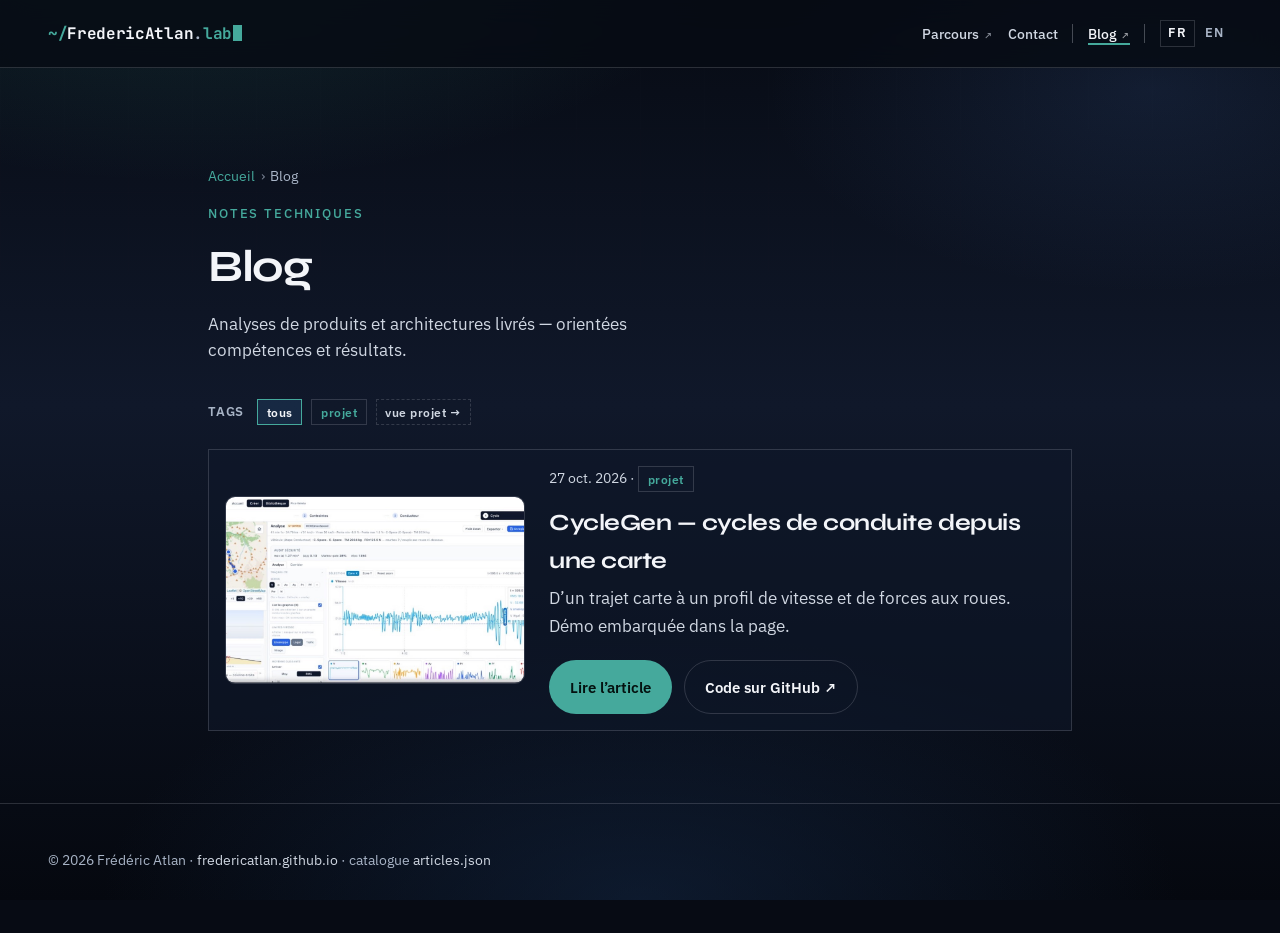
==== commit a751b1a0: "publication: dev@d5111c8" ====
--- a/blog/index.html
+++ b/blog/index.html
@@ -11,7 +11,7 @@
   <link rel="alternate" hreflang="en" href="https://fredericatlan.github.io/en/blog/" />
   <link rel="alternate" hreflang="x-default" href="https://fredericatlan.github.io/blog/" />
   <meta name="theme-color" content="#070b14" />
-  <meta property="og:site_name" content="Frédéric Atlan" />
+  <meta property="og:site_name" content="FredericAtlan Lab" />
   <meta property="og:locale" content="fr_FR" />
   <meta property="og:title" content="Blog — Frédéric Atlan" />
   <meta property="og:description" content="Articles techniques : CycleGen, digital engineering, architecture logicielle. Filtrables par tag." />
@@ -29,16 +29,17 @@
   <meta name="twitter:description" content="Articles techniques : CycleGen, digital engineering, architecture logicielle. Filtrables par tag." />
   <meta name="twitter:image" content="https://fredericatlan.github.io/blog/assets/cyclegen/08-analyse-cycle-veleta.jpg" />
 
+  <link rel="icon" href="/assets/favicon.svg" type="image/svg+xml" />
   <link rel="preconnect" href="https://fonts.googleapis.com" />
   <link rel="preconnect" href="https://fonts.gstatic.com" crossorigin />
-  <link href="https://fonts.googleapis.com/css2?family=Syne:wght@500;600;700;800&family=IBM+Plex+Sans:ital,wght@0,400;0,500;0,600;1,400&display=swap" rel="stylesheet" />
+  <link href="https://fonts.googleapis.com/css2?family=JetBrains+Mono:wght@500;700&family=Syne:wght@500;600;700;800&family=IBM+Plex+Sans:ital,wght@0,400;0,500;0,600;1,400&display=swap" rel="stylesheet" />
   <link rel="stylesheet" href="../styles.css" />
 </head>
 <body>
   <div class="atmosphere" aria-hidden="true"></div>
 
   <header class="site-header">
-    <a class="brand" href="/">Frédéric Atlan</a>
+    <a class="brand" href="/" aria-label="FredericAtlan Lab, accueil"><span class="brand-tilde">~/</span>FredericAtlan<span class="brand-dot">.</span><span class="brand-lab">lab</span><span class="brand-cursor" aria-hidden="true"></span></a>
     <nav class="nav" aria-label="Navigation principale">
       <span class="nav-cluster" role="group" aria-label="Profil">
         <a class="nav-page" href="/parcours/">Parcours</a>
--- a/styles.css
+++ b/styles.css
@@ -83,14 +83,28 @@
 }
 
 .brand {
-  font-family: var(--display);
+  font-family: "JetBrains Mono", ui-monospace, monospace;
   font-weight: 700;
   font-size: 1rem;
-  letter-spacing: 0.02em;
+  letter-spacing: -0.02em;
   text-decoration: none;
   color: var(--paper);
   flex-shrink: 0;
-}
+  white-space: nowrap;
+}
+.brand-tilde, .brand-lab { color: var(--accent); }
+.brand-dot { color: var(--muted); font-weight: 500; }
+.brand-cursor {
+  display: inline-block;
+  width: 0.55em;
+  height: 1em;
+  margin-left: 0.08em;
+  vertical-align: -0.14em;
+  background: var(--accent);
+  animation: brand-curseur 1.1s steps(1) infinite;
+}
+@keyframes brand-curseur { 50% { opacity: 0; } }
+@media (prefers-reduced-motion: reduce) { .brand-cursor { animation: none; } }
 
 .nav {
   display: flex;
@@ -1241,15 +1255,21 @@
 }
 .hero-titre {
   margin: 0;
-  max-width: 23ch;
-  font-family: var(--display);
+  max-width: 34ch;
+  font-family: "Inter Tight", var(--body);
   font-weight: 800;
-  font-size: clamp(1.9rem, 4.1vw, 3.3rem);
+  font-size: clamp(2rem, 4.4vw, 3.6rem);
   line-height: 1.04;
-  letter-spacing: -0.025em;
+  letter-spacing: -0.03em;
   color: var(--paper);
 }
 .hero-accent {
+  display: block;
+  margin-top: 0.35em;
+  font-weight: 600;
+  font-size: 0.52em;
+  line-height: 1.25;
+  letter-spacing: -0.01em;
   background: linear-gradient(90deg, var(--accent), #7aa2ff 60%, #b48cff);
   -webkit-background-clip: text;
   background-clip: text;
@@ -1288,3 +1308,52 @@
   text-decoration: none;
 }
 .tuile-code:hover { color: var(--paper); text-decoration: underline; }
+
+/* ——— Accueil « Lab » ——— */
+.accueil-intro { display: flex; flex-direction: column; padding-top: clamp(3rem, 9vh, 6rem); padding-bottom: 1rem; }
+.accueil-nom {
+  margin: 1rem 0 0;
+  font-family: "Inter Tight", var(--body);
+  font-weight: 800;
+  font-size: clamp(2.6rem, 6.5vw, 4.6rem);
+  line-height: 1;
+  letter-spacing: -0.035em;
+  color: var(--paper);
+}
+.accueil-lead { margin: 1.1rem 0 0; font-size: clamp(1.1rem, 2vw, 1.3rem); line-height: 1.55; color: var(--fog); max-width: 40rem; }
+.accueil-liens { display: flex; flex-wrap: wrap; gap: 0.6rem; margin: 1.6rem 0 0; }
+
+.une-kicker { margin: 0 0 0.9rem; font-size: 0.8rem; font-weight: 600; letter-spacing: 0.14em; text-transform: uppercase; color: var(--accent); }
+.une-carte {
+  display: grid;
+  grid-template-columns: minmax(0, 1.15fr) minmax(0, 1fr);
+  border: 1px solid var(--line);
+  border-radius: 20px;
+  overflow: hidden;
+  background: linear-gradient(160deg, rgba(19, 26, 46, 0.9), rgba(7, 11, 20, 0.92));
+}
+.une-visuel { display: block; min-height: 100%; }
+.une-visuel img { display: block; width: 100%; height: 100%; object-fit: cover; }
+.une-corps { padding: clamp(1.25rem, 3vw, 2.25rem); display: flex; flex-direction: column; gap: 0.9rem; }
+.une-corps h2 { margin: 0; font-family: "Inter Tight", var(--body); font-weight: 800; font-size: clamp(1.4rem, 2.6vw, 2rem); line-height: 1.12; letter-spacing: -0.02em; }
+.une-corps h2 a { color: var(--paper); text-decoration: none; }
+.une-corps h2 a:hover { text-decoration: underline; text-underline-offset: 0.15em; }
+.une-corps p { margin: 0; color: var(--fog); line-height: 1.6; }
+.une-tags { display: flex; flex-wrap: wrap; gap: 0.4rem; margin: 0; padding: 0; list-style: none; }
+.une-tags li { padding: 0.2rem 0.7rem; border: 1px solid var(--line); border-radius: 999px; font-size: 0.8rem; color: var(--muted); }
+.une-actions { display: flex; flex-wrap: wrap; gap: 0.5rem; margin-top: auto !important; padding-top: 0.4rem; }
+
+.chantiers { display: grid; grid-template-columns: repeat(auto-fit, minmax(240px, 1fr)); gap: 1rem; margin: 1.5rem 0 0; padding: 0; list-style: none; }
+.chantier { position: relative; padding: 1.4rem 1.3rem 1.2rem; border: 1px solid var(--line); border-radius: 16px; background: rgba(255, 255, 255, 0.02); display: flex; flex-direction: column; gap: 0.55rem; }
+.chantier-num { font-family: "IBM Plex Mono", ui-monospace, monospace; font-size: 0.8rem; color: var(--accent); letter-spacing: 0.08em; }
+.chantier h3 { margin: 0; font-family: "Inter Tight", var(--body); font-weight: 700; font-size: 1.2rem; letter-spacing: -0.01em; color: var(--paper); }
+.chantier p { margin: 0; color: var(--fog); line-height: 1.55; font-size: 0.97rem; }
+.chantier-lien { margin-top: auto !important; padding-top: 0.4rem; font-weight: 600; }
+.chantier-lien a { color: var(--accent); text-decoration: none; }
+.chantier-lien a:hover { text-decoration: underline; }
+.chantier-bientot { color: var(--muted) !important; font-weight: 500; font-style: italic; }
+
+@media (max-width: 760px) {
+  .une-carte { grid-template-columns: 1fr; }
+  .une-visuel img { aspect-ratio: 16 / 10; height: auto; }
+}
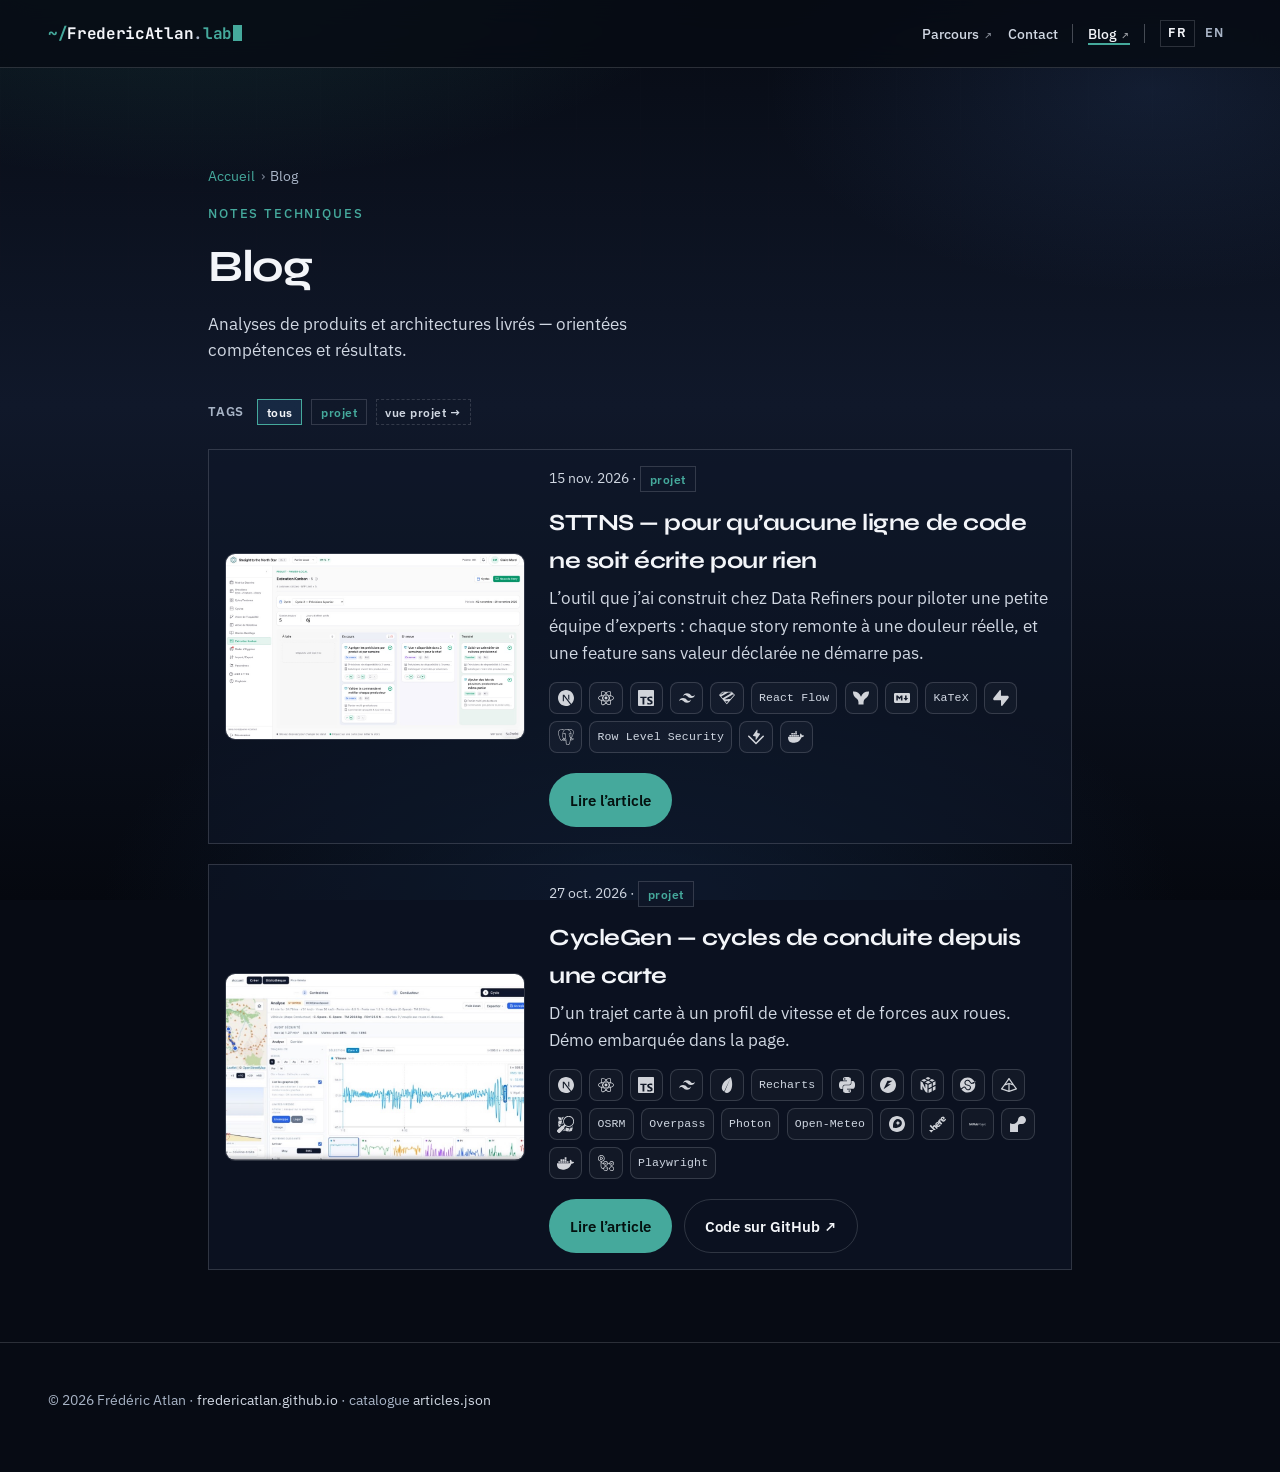
==== commit 8491bf96: "publication: dev@b0520e3" ====
--- a/blog/index.html
+++ b/blog/index.html
@@ -73,7 +73,22 @@
     <p class="tag-filter-status" id="filter-status" hidden></p>
 
     <ul class="project-list" id="article-list">
-      <li class="project-card has-thumb" data-tags="projet" data-id="cyclegen-architecture-pipeline">
+
+      <li class="project-card has-thumb" data-tags="projet" data-id="sttns-decision-os">
+        <a class="card-thumb" href="./sttns-decision-os.html" tabindex="-1" aria-hidden="true"><img src="./assets/sttns/vignette.jpg" alt="" width="960" height="600" loading="lazy" /></a>
+        <div>
+          <p class="project-meta"><time datetime="2026-11-15">15 nov. 2026</time> · <a class="tag" href="./tags/projet.html">projet</a></p>
+          <h2><a href="./sttns-decision-os.html">STTNS — pour qu’aucune ligne de code ne soit écrite pour rien</a></h2>
+          <p>L’outil que j’ai construit chez Data Refiners pour piloter une petite équipe d’experts&nbsp;: chaque story remonte à une douleur réelle, et une feature sans valeur déclarée ne démarre pas.</p>
+          <!-- tech: sttns-decision-os -->
+          <ul class="tech-icones" aria-label="Technologies"><li title="Next.js"><span class="tech-ico" style="--ico: url('/blog/assets/icones/nextdotjs.svg')" aria-hidden="true"></span><span class="tech-nom">Next.js</span></li><li title="React"><span class="tech-ico" style="--ico: url('/blog/assets/icones/react.svg')" aria-hidden="true"></span><span class="tech-nom">React</span></li><li title="TypeScript"><span class="tech-ico" style="--ico: url('/blog/assets/icones/typescript.svg')" aria-hidden="true"></span><span class="tech-nom">TypeScript</span></li><li title="Tailwind CSS"><span class="tech-ico" style="--ico: url('/blog/assets/icones/tailwindcss.svg')" aria-hidden="true"></span><span class="tech-nom">Tailwind CSS</span></li><li title="Zod"><span class="tech-ico" style="--ico: url('/blog/assets/icones/zod.svg')" aria-hidden="true"></span><span class="tech-nom">Zod</span></li><li class="tech-texte" title="React Flow">React Flow</li><li title="Mermaid"><span class="tech-ico" style="--ico: url('/blog/assets/icones/mermaid.svg')" aria-hidden="true"></span><span class="tech-nom">Mermaid</span></li><li title="Markdown"><span class="tech-ico" style="--ico: url('/blog/assets/icones/markdown.svg')" aria-hidden="true"></span><span class="tech-nom">Markdown</span></li><li class="tech-texte" title="KaTeX">KaTeX</li><li title="Supabase"><span class="tech-ico" style="--ico: url('/blog/assets/icones/supabase.svg')" aria-hidden="true"></span><span class="tech-nom">Supabase</span></li><li title="PostgreSQL"><span class="tech-ico" style="--ico: url('/blog/assets/icones/postgresql.svg')" aria-hidden="true"></span><span class="tech-nom">PostgreSQL</span></li><li class="tech-texte" title="Row Level Security">Row Level Security</li><li title="Vitest"><span class="tech-ico" style="--ico: url('/blog/assets/icones/vitest.svg')" aria-hidden="true"></span><span class="tech-nom">Vitest</span></li><li title="Docker"><span class="tech-ico" style="--ico: url('/blog/assets/icones/docker.svg')" aria-hidden="true"></span><span class="tech-nom">Docker</span></li></ul>
+          <!-- /tech -->
+          <p class="project-actions">
+            <a class="btn btn-primary" href="./sttns-decision-os.html">Lire l’article</a>
+          </p>
+        </div>
+      </li>
+            <li class="project-card has-thumb" data-tags="projet" data-id="cyclegen-architecture-pipeline">
         <a class="card-thumb" href="./cyclegen-architecture-pipeline.html" tabindex="-1" aria-hidden="true"><img src="./assets/cyclegen/vignette.jpg" alt="" width="960" height="600" loading="lazy" /></a>
         <div>
           <p class="project-meta">
@@ -82,6 +97,9 @@
           </p>
           <h2><a href="./cyclegen-architecture-pipeline.html">CycleGen — cycles de conduite depuis une carte</a></h2>
           <p>D’un trajet carte à un profil de vitesse et de forces aux roues. Démo embarquée dans la page.</p>
+          <!-- tech: cyclegen-architecture-pipeline -->
+          <ul class="tech-icones" aria-label="Technologies"><li title="Next.js"><span class="tech-ico" style="--ico: url('/blog/assets/icones/nextdotjs.svg')" aria-hidden="true"></span><span class="tech-nom">Next.js</span></li><li title="React"><span class="tech-ico" style="--ico: url('/blog/assets/icones/react.svg')" aria-hidden="true"></span><span class="tech-nom">React</span></li><li title="TypeScript"><span class="tech-ico" style="--ico: url('/blog/assets/icones/typescript.svg')" aria-hidden="true"></span><span class="tech-nom">TypeScript</span></li><li title="Tailwind CSS"><span class="tech-ico" style="--ico: url('/blog/assets/icones/tailwindcss.svg')" aria-hidden="true"></span><span class="tech-nom">Tailwind CSS</span></li><li title="Leaflet"><span class="tech-ico" style="--ico: url('/blog/assets/icones/leaflet.svg')" aria-hidden="true"></span><span class="tech-nom">Leaflet</span></li><li class="tech-texte" title="Recharts">Recharts</li><li title="Python"><span class="tech-ico" style="--ico: url('/blog/assets/icones/python.svg')" aria-hidden="true"></span><span class="tech-nom">Python</span></li><li title="FastAPI"><span class="tech-ico" style="--ico: url('/blog/assets/icones/fastapi.svg')" aria-hidden="true"></span><span class="tech-nom">FastAPI</span></li><li title="NumPy"><span class="tech-ico" style="--ico: url('/blog/assets/icones/numpy.svg')" aria-hidden="true"></span><span class="tech-nom">NumPy</span></li><li title="SciPy"><span class="tech-ico" style="--ico: url('/blog/assets/icones/scipy.svg')" aria-hidden="true"></span><span class="tech-nom">SciPy</span></li><li title="Pydantic"><span class="tech-ico" style="--ico: url('/blog/assets/icones/pydantic.svg')" aria-hidden="true"></span><span class="tech-nom">Pydantic</span></li><li title="OpenStreetMap"><span class="tech-ico" style="--ico: url('/blog/assets/icones/openstreetmap.svg')" aria-hidden="true"></span><span class="tech-nom">OpenStreetMap</span></li><li class="tech-texte" title="OSRM">OSRM</li><li class="tech-texte" title="Overpass">Overpass</li><li class="tech-texte" title="Photon · Nominatim">Photon</li><li class="tech-texte" title="Open-Meteo · Open-Elevation · OpenTopoData">Open-Meteo</li><li title="Mapbox"><span class="tech-ico" style="--ico: url('/blog/assets/icones/mapbox.svg')" aria-hidden="true"></span><span class="tech-nom">Mapbox</span></li><li title="HERE"><span class="tech-ico" style="--ico: url('/blog/assets/icones/here.svg')" aria-hidden="true"></span><span class="tech-nom">HERE</span></li><li title="GitHub Pages"><span class="tech-ico" style="--ico: url('/blog/assets/icones/githubpages.svg')" aria-hidden="true"></span><span class="tech-nom">GitHub Pages</span></li><li title="Render"><span class="tech-ico" style="--ico: url('/blog/assets/icones/render.svg')" aria-hidden="true"></span><span class="tech-nom">Render</span></li><li title="Docker"><span class="tech-ico" style="--ico: url('/blog/assets/icones/docker.svg')" aria-hidden="true"></span><span class="tech-nom">Docker</span></li><li title="GitHub Actions"><span class="tech-ico" style="--ico: url('/blog/assets/icones/githubactions.svg')" aria-hidden="true"></span><span class="tech-nom">GitHub Actions</span></li><li class="tech-texte" title="Playwright">Playwright</li></ul>
+          <!-- /tech -->
           <p class="project-actions">
             <a class="btn btn-primary" href="./cyclegen-architecture-pipeline.html">Lire l’article</a>
             <a class="btn btn-ghost" href="https://github.com/FredericAtlan/CycleGen" target="_blank" rel="noopener noreferrer">Code sur GitHub ↗</a>
--- a/styles.css
+++ b/styles.css
@@ -1357,3 +1357,133 @@
   .une-carte { grid-template-columns: 1fr; }
   .une-visuel img { aspect-ratio: 16 / 10; height: auto; }
 }
+
+/* ——— Bloc « stack » des articles ——— */
+.stack { margin: 1.5rem 0 2rem; display: grid; gap: 1.25rem; }
+.stack-groupe h3 { margin: 0 0 0.6rem; font-size: 0.8rem; font-weight: 600; letter-spacing: 0.12em; text-transform: uppercase; color: var(--muted); }
+.stack-liste { display: grid; grid-template-columns: repeat(auto-fill, minmax(230px, 1fr)); gap: 0.6rem; margin: 0; padding: 0; list-style: none; }
+.stack-liste li {
+  display: grid;
+  grid-template-columns: 2.25rem 1fr;
+  grid-template-rows: auto auto;
+  column-gap: 0.7rem;
+  align-items: center;
+  padding: 0.7rem 0.85rem;
+  border: 1px solid var(--line);
+  border-radius: 12px;
+  background: rgba(255, 255, 255, 0.025);
+}
+.stack-ico {
+  grid-row: 1 / 3;
+  width: 2.25rem;
+  height: 2.25rem;
+  border-radius: 9px;
+  background: rgba(255, 255, 255, 0.06);
+  position: relative;
+}
+.stack-ico::after {
+  content: "";
+  position: absolute;
+  inset: 0.45rem;
+  background: var(--paper);
+  -webkit-mask: var(--ico) center / contain no-repeat;
+  mask: var(--ico) center / contain no-repeat;
+}
+.stack-ico.is-generique::after { background: var(--accent); }
+.stack-nom { font-weight: 600; color: var(--paper); font-size: 0.95rem; line-height: 1.2; }
+.stack-role { color: var(--muted); font-size: 0.85rem; line-height: 1.35; }
+.stack-optionnel .stack-liste li { border-style: dashed; }
+
+/* ——— Schéma pipeline (articles) ——— */
+.pipe { margin: 1.5rem 0 2rem; }
+.pipe-voies { display: grid; grid-template-columns: 1fr 1fr; gap: 1rem; align-items: start; }
+.pipe-voie { border: 1px solid var(--line); border-radius: 16px; padding: 1rem 1rem 1.1rem; background: rgba(255, 255, 255, 0.02); }
+.pipe-lente { border-color: rgba(122, 162, 255, 0.35); }
+.pipe-rapide { border-color: rgba(69, 169, 156, 0.5); background: rgba(69, 169, 156, 0.05); }
+.pipe-titre { margin: 0 0 0.9rem; font-weight: 700; color: var(--paper); display: flex; flex-direction: column; gap: 0.15rem; }
+.pipe-titre span { font-weight: 400; font-size: 0.85rem; color: var(--muted); }
+.pipe-voie ol { list-style: none; margin: 0; padding: 0; display: grid; gap: 0.55rem; }
+.pipe-voie li {
+  position: relative;
+  display: grid;
+  grid-template-columns: 1.7rem 1fr auto;
+  grid-template-areas: "num nom ou" "num det det";
+  column-gap: 0.6rem;
+  align-items: center;
+  padding: 0.55rem 0.7rem;
+  border-radius: 10px;
+  background: rgba(7, 11, 20, 0.55);
+  border: 1px solid var(--line);
+}
+.pipe-voie li + li::before {
+  content: "";
+  position: absolute;
+  left: calc(0.7rem + 0.85rem - 1px);
+  top: -0.6rem;
+  width: 2px;
+  height: 0.6rem;
+  background: var(--line);
+}
+.pipe-num { grid-area: num; width: 1.7rem; height: 1.7rem; border-radius: 50%; display: grid; place-items: center; font: 600 0.8rem "IBM Plex Mono", ui-monospace, monospace; color: var(--ink); background: #7aa2ff; }
+.pipe-rapide .pipe-num { background: var(--accent); }
+.pipe-voie b { grid-area: nom; color: var(--paper); font-size: 0.95rem; }
+.pipe-det { grid-area: det; color: var(--muted); font-size: 0.85rem; line-height: 1.35; }
+.pipe-ou { grid-area: ou; font: 500 0.7rem "IBM Plex Mono", ui-monospace, monospace; letter-spacing: 0.06em; text-transform: uppercase; color: var(--muted); border: 1px solid var(--line); border-radius: 999px; padding: 0.1rem 0.45rem; }
+.pipe-ou.is-atelier { color: var(--accent); border-color: rgba(69, 169, 156, 0.5); }
+.pipe-cache { margin: 0.8rem 0 0; padding: 0.5rem 0.7rem; border: 1px dashed rgba(69, 169, 156, 0.6); border-radius: 10px; color: var(--accent); font-size: 0.88rem; font-weight: 600; text-align: center; }
+.pipe-cache::after { content: " →"; }
+.pipe figcaption { margin-top: 0.7rem; color: var(--muted); font-size: 0.9rem; }
+@media (max-width: 760px) {
+  .pipe-voies { grid-template-columns: 1fr; }
+  .pipe-cache::after { content: " ↓"; }
+}
+
+/* Articles : texte justifié sur toute la largeur de la colonne */
+.page-projects.article .prose p,
+.page-projects.article .prose li,
+.page-projects.article .project-detail > p,
+.page-projects.article .article-hero .section-lead,
+.page-projects.article .demo-avertissement {
+  text-align: justify;
+  text-justify: inter-word;
+  hyphens: auto;
+  -webkit-hyphens: auto;
+  hyphenate-limit-chars: 7 3 3;
+}
+.page-projects.article .prose p,
+.page-projects.article .project-detail > p,
+.page-projects.article .prose pre.code-block,
+.page-projects.article .prose .katex-display,
+.page-projects.article .demo-avertissement { max-width: none; }
+.page-projects.article .prose p,
+.page-projects.article .prose li { font-size: 1.1rem; line-height: 1.7; }
+.page-projects.article .article-hero .section-lead { max-width: 78ch; }
+.page-projects.article .shot { margin-left: 0; margin-right: 0; max-width: 100%; }
+.page-projects.article .shot img { width: 100%; }
+.page-projects.article .fold { max-width: none; }
+.nom-propre { hyphens: none; -webkit-hyphens: none; white-space: nowrap; }
+.page-projects.article .prose .stack li,
+.page-projects.article .prose .archi li,
+.page-projects.article .prose .pipe li { text-align: left; hyphens: manual; -webkit-hyphens: manual; font-size: inherit; }
+
+/* Accueil : le logo du site en grand, à la place du nom */
+.accueil-logo {
+  font-family: "JetBrains Mono", ui-monospace, monospace;
+  font-weight: 700;
+  font-size: clamp(1.9rem, 6.2vw, 4.4rem);
+  letter-spacing: -0.02em;
+  line-height: 1.1;
+  white-space: nowrap;
+}
+.accueil-logo .brand-cursor { width: 0.5em; height: 0.95em; margin-left: 0.06em; vertical-align: -0.12em; }
+
+/* Rangée d’icônes de la stack (cartes et haut d’article) */
+.tech-icones { display: flex; flex-wrap: wrap; align-items: center; gap: 0.45rem; margin: 0.9rem 0 0; padding: 0; list-style: none; }
+.tech-icones li { display: inline-flex; align-items: center; justify-content: center; min-width: 2rem; height: 2rem; padding: 0 0.45rem; border: 1px solid var(--line); border-radius: 8px; background: rgba(255, 255, 255, 0.03); margin: 0; }
+.tech-ico { display: block; width: 1.05rem; height: 1.05rem; background: var(--paper); -webkit-mask: var(--ico) center / contain no-repeat; mask: var(--ico) center / contain no-repeat; opacity: 0.85; }
+.tech-icones li:hover .tech-ico { background: var(--accent); opacity: 1; }
+.tech-nom { position: absolute; width: 1px; height: 1px; overflow: hidden; clip: rect(0 0 0 0); white-space: nowrap; }
+.tech-icones .tech-texte { font-family: "IBM Plex Mono", ui-monospace, monospace; font-size: 0.72rem; color: var(--fog); letter-spacing: 0.01em; }
+.article-hero .tech-icones { margin: 1.1rem 0 0; }
+.article-hero .tech-icones li { background: rgba(7, 11, 20, 0.55); }
+.page-projects.article .article-hero .tech-icones li { text-align: left; }
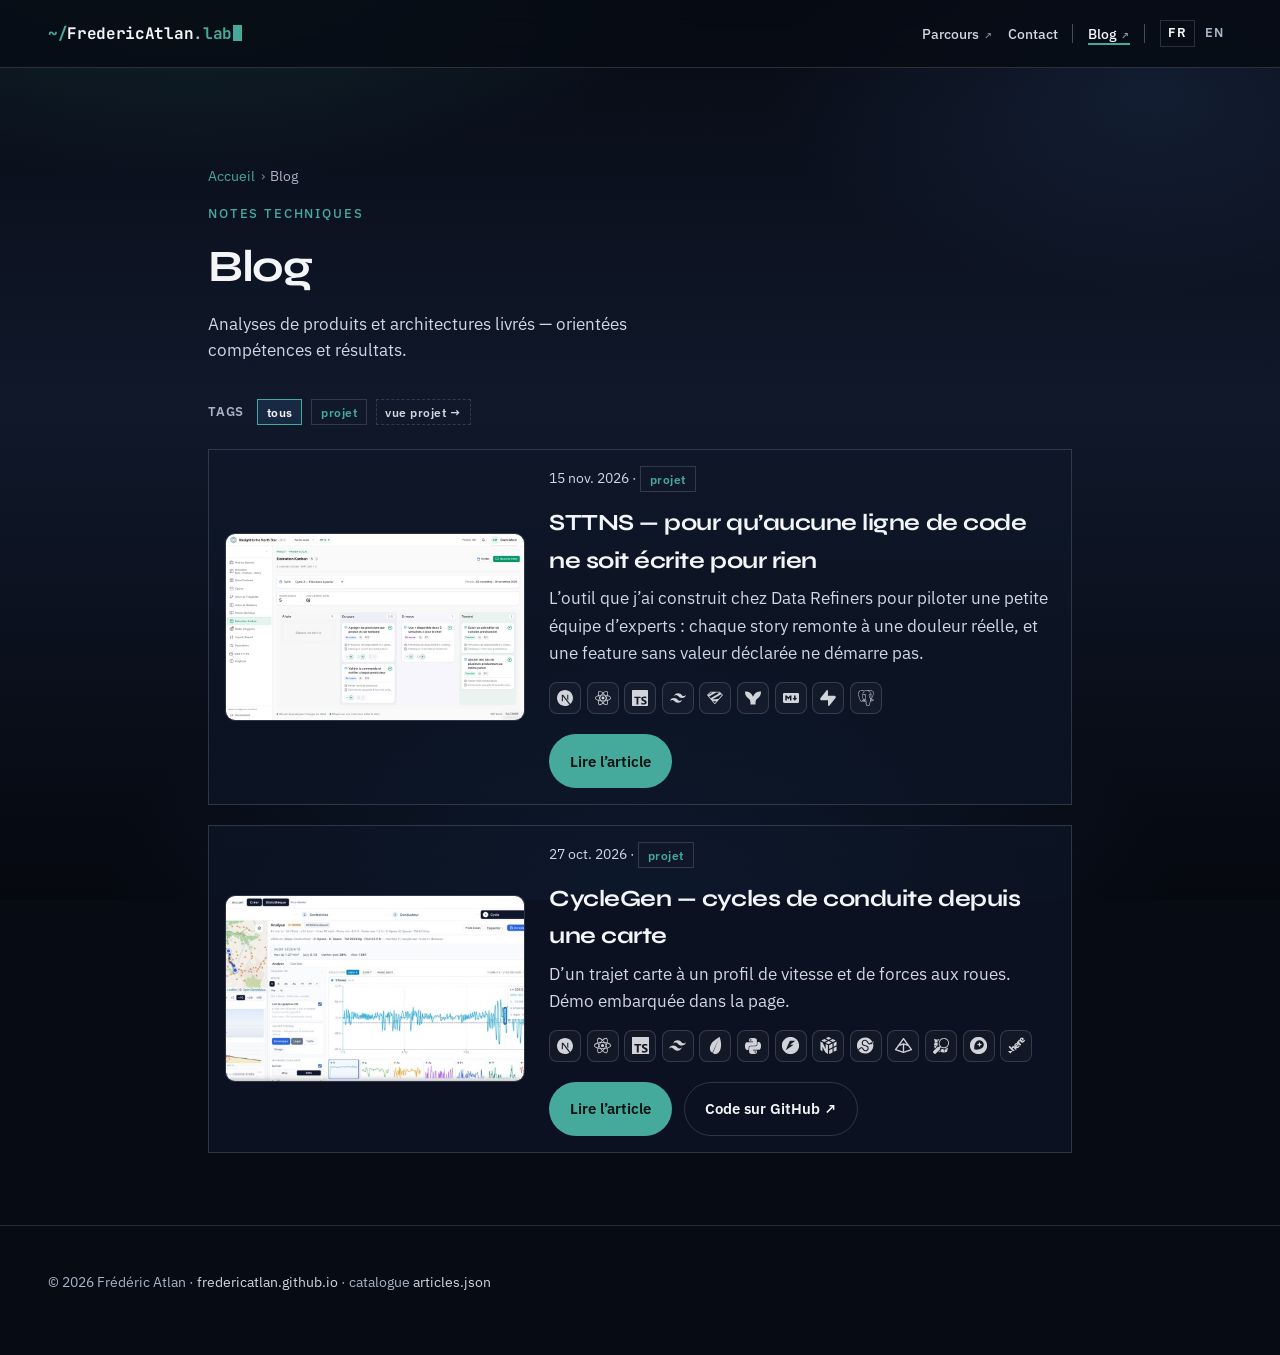
==== commit 88db8441: "publication: dev@e2cef50" ====
--- a/blog/index.html
+++ b/blog/index.html
@@ -81,7 +81,7 @@
           <h2><a href="./sttns-decision-os.html">STTNS — pour qu’aucune ligne de code ne soit écrite pour rien</a></h2>
           <p>L’outil que j’ai construit chez Data Refiners pour piloter une petite équipe d’experts&nbsp;: chaque story remonte à une douleur réelle, et une feature sans valeur déclarée ne démarre pas.</p>
           <!-- tech: sttns-decision-os -->
-          <ul class="tech-icones" aria-label="Technologies"><li title="Next.js"><span class="tech-ico" style="--ico: url('/blog/assets/icones/nextdotjs.svg')" aria-hidden="true"></span><span class="tech-nom">Next.js</span></li><li title="React"><span class="tech-ico" style="--ico: url('/blog/assets/icones/react.svg')" aria-hidden="true"></span><span class="tech-nom">React</span></li><li title="TypeScript"><span class="tech-ico" style="--ico: url('/blog/assets/icones/typescript.svg')" aria-hidden="true"></span><span class="tech-nom">TypeScript</span></li><li title="Tailwind CSS"><span class="tech-ico" style="--ico: url('/blog/assets/icones/tailwindcss.svg')" aria-hidden="true"></span><span class="tech-nom">Tailwind CSS</span></li><li title="Zod"><span class="tech-ico" style="--ico: url('/blog/assets/icones/zod.svg')" aria-hidden="true"></span><span class="tech-nom">Zod</span></li><li class="tech-texte" title="React Flow">React Flow</li><li title="Mermaid"><span class="tech-ico" style="--ico: url('/blog/assets/icones/mermaid.svg')" aria-hidden="true"></span><span class="tech-nom">Mermaid</span></li><li title="Markdown"><span class="tech-ico" style="--ico: url('/blog/assets/icones/markdown.svg')" aria-hidden="true"></span><span class="tech-nom">Markdown</span></li><li class="tech-texte" title="KaTeX">KaTeX</li><li title="Supabase"><span class="tech-ico" style="--ico: url('/blog/assets/icones/supabase.svg')" aria-hidden="true"></span><span class="tech-nom">Supabase</span></li><li title="PostgreSQL"><span class="tech-ico" style="--ico: url('/blog/assets/icones/postgresql.svg')" aria-hidden="true"></span><span class="tech-nom">PostgreSQL</span></li><li class="tech-texte" title="Row Level Security">Row Level Security</li><li title="Vitest"><span class="tech-ico" style="--ico: url('/blog/assets/icones/vitest.svg')" aria-hidden="true"></span><span class="tech-nom">Vitest</span></li><li title="Docker"><span class="tech-ico" style="--ico: url('/blog/assets/icones/docker.svg')" aria-hidden="true"></span><span class="tech-nom">Docker</span></li></ul>
+          <ul class="tech-icones" aria-label="Technologies"><li title="Next.js"><span class="tech-ico" style="--ico: url('/blog/assets/icones/nextdotjs.svg')" aria-hidden="true"></span><span class="tech-nom">Next.js</span></li><li title="React"><span class="tech-ico" style="--ico: url('/blog/assets/icones/react.svg')" aria-hidden="true"></span><span class="tech-nom">React</span></li><li title="TypeScript"><span class="tech-ico" style="--ico: url('/blog/assets/icones/typescript.svg')" aria-hidden="true"></span><span class="tech-nom">TypeScript</span></li><li title="Tailwind CSS"><span class="tech-ico" style="--ico: url('/blog/assets/icones/tailwindcss.svg')" aria-hidden="true"></span><span class="tech-nom">Tailwind CSS</span></li><li title="Zod"><span class="tech-ico" style="--ico: url('/blog/assets/icones/zod.svg')" aria-hidden="true"></span><span class="tech-nom">Zod</span></li><li title="Mermaid"><span class="tech-ico" style="--ico: url('/blog/assets/icones/mermaid.svg')" aria-hidden="true"></span><span class="tech-nom">Mermaid</span></li><li title="Markdown"><span class="tech-ico" style="--ico: url('/blog/assets/icones/markdown.svg')" aria-hidden="true"></span><span class="tech-nom">Markdown</span></li><li title="Supabase"><span class="tech-ico" style="--ico: url('/blog/assets/icones/supabase.svg')" aria-hidden="true"></span><span class="tech-nom">Supabase</span></li><li title="PostgreSQL"><span class="tech-ico" style="--ico: url('/blog/assets/icones/postgresql.svg')" aria-hidden="true"></span><span class="tech-nom">PostgreSQL</span></li></ul>
           <!-- /tech -->
           <p class="project-actions">
             <a class="btn btn-primary" href="./sttns-decision-os.html">Lire l’article</a>
@@ -98,7 +98,7 @@
           <h2><a href="./cyclegen-architecture-pipeline.html">CycleGen — cycles de conduite depuis une carte</a></h2>
           <p>D’un trajet carte à un profil de vitesse et de forces aux roues. Démo embarquée dans la page.</p>
           <!-- tech: cyclegen-architecture-pipeline -->
-          <ul class="tech-icones" aria-label="Technologies"><li title="Next.js"><span class="tech-ico" style="--ico: url('/blog/assets/icones/nextdotjs.svg')" aria-hidden="true"></span><span class="tech-nom">Next.js</span></li><li title="React"><span class="tech-ico" style="--ico: url('/blog/assets/icones/react.svg')" aria-hidden="true"></span><span class="tech-nom">React</span></li><li title="TypeScript"><span class="tech-ico" style="--ico: url('/blog/assets/icones/typescript.svg')" aria-hidden="true"></span><span class="tech-nom">TypeScript</span></li><li title="Tailwind CSS"><span class="tech-ico" style="--ico: url('/blog/assets/icones/tailwindcss.svg')" aria-hidden="true"></span><span class="tech-nom">Tailwind CSS</span></li><li title="Leaflet"><span class="tech-ico" style="--ico: url('/blog/assets/icones/leaflet.svg')" aria-hidden="true"></span><span class="tech-nom">Leaflet</span></li><li class="tech-texte" title="Recharts">Recharts</li><li title="Python"><span class="tech-ico" style="--ico: url('/blog/assets/icones/python.svg')" aria-hidden="true"></span><span class="tech-nom">Python</span></li><li title="FastAPI"><span class="tech-ico" style="--ico: url('/blog/assets/icones/fastapi.svg')" aria-hidden="true"></span><span class="tech-nom">FastAPI</span></li><li title="NumPy"><span class="tech-ico" style="--ico: url('/blog/assets/icones/numpy.svg')" aria-hidden="true"></span><span class="tech-nom">NumPy</span></li><li title="SciPy"><span class="tech-ico" style="--ico: url('/blog/assets/icones/scipy.svg')" aria-hidden="true"></span><span class="tech-nom">SciPy</span></li><li title="Pydantic"><span class="tech-ico" style="--ico: url('/blog/assets/icones/pydantic.svg')" aria-hidden="true"></span><span class="tech-nom">Pydantic</span></li><li title="OpenStreetMap"><span class="tech-ico" style="--ico: url('/blog/assets/icones/openstreetmap.svg')" aria-hidden="true"></span><span class="tech-nom">OpenStreetMap</span></li><li class="tech-texte" title="OSRM">OSRM</li><li class="tech-texte" title="Overpass">Overpass</li><li class="tech-texte" title="Photon · Nominatim">Photon</li><li class="tech-texte" title="Open-Meteo · Open-Elevation · OpenTopoData">Open-Meteo</li><li title="Mapbox"><span class="tech-ico" style="--ico: url('/blog/assets/icones/mapbox.svg')" aria-hidden="true"></span><span class="tech-nom">Mapbox</span></li><li title="HERE"><span class="tech-ico" style="--ico: url('/blog/assets/icones/here.svg')" aria-hidden="true"></span><span class="tech-nom">HERE</span></li><li title="GitHub Pages"><span class="tech-ico" style="--ico: url('/blog/assets/icones/githubpages.svg')" aria-hidden="true"></span><span class="tech-nom">GitHub Pages</span></li><li title="Render"><span class="tech-ico" style="--ico: url('/blog/assets/icones/render.svg')" aria-hidden="true"></span><span class="tech-nom">Render</span></li><li title="Docker"><span class="tech-ico" style="--ico: url('/blog/assets/icones/docker.svg')" aria-hidden="true"></span><span class="tech-nom">Docker</span></li><li title="GitHub Actions"><span class="tech-ico" style="--ico: url('/blog/assets/icones/githubactions.svg')" aria-hidden="true"></span><span class="tech-nom">GitHub Actions</span></li><li class="tech-texte" title="Playwright">Playwright</li></ul>
+          <ul class="tech-icones" aria-label="Technologies"><li title="Next.js"><span class="tech-ico" style="--ico: url('/blog/assets/icones/nextdotjs.svg')" aria-hidden="true"></span><span class="tech-nom">Next.js</span></li><li title="React"><span class="tech-ico" style="--ico: url('/blog/assets/icones/react.svg')" aria-hidden="true"></span><span class="tech-nom">React</span></li><li title="TypeScript"><span class="tech-ico" style="--ico: url('/blog/assets/icones/typescript.svg')" aria-hidden="true"></span><span class="tech-nom">TypeScript</span></li><li title="Tailwind CSS"><span class="tech-ico" style="--ico: url('/blog/assets/icones/tailwindcss.svg')" aria-hidden="true"></span><span class="tech-nom">Tailwind CSS</span></li><li title="Leaflet"><span class="tech-ico" style="--ico: url('/blog/assets/icones/leaflet.svg')" aria-hidden="true"></span><span class="tech-nom">Leaflet</span></li><li title="Python"><span class="tech-ico" style="--ico: url('/blog/assets/icones/python.svg')" aria-hidden="true"></span><span class="tech-nom">Python</span></li><li title="FastAPI"><span class="tech-ico" style="--ico: url('/blog/assets/icones/fastapi.svg')" aria-hidden="true"></span><span class="tech-nom">FastAPI</span></li><li title="NumPy"><span class="tech-ico" style="--ico: url('/blog/assets/icones/numpy.svg')" aria-hidden="true"></span><span class="tech-nom">NumPy</span></li><li title="SciPy"><span class="tech-ico" style="--ico: url('/blog/assets/icones/scipy.svg')" aria-hidden="true"></span><span class="tech-nom">SciPy</span></li><li title="Pydantic"><span class="tech-ico" style="--ico: url('/blog/assets/icones/pydantic.svg')" aria-hidden="true"></span><span class="tech-nom">Pydantic</span></li><li title="OpenStreetMap"><span class="tech-ico" style="--ico: url('/blog/assets/icones/openstreetmap.svg')" aria-hidden="true"></span><span class="tech-nom">OpenStreetMap</span></li><li title="Mapbox"><span class="tech-ico" style="--ico: url('/blog/assets/icones/mapbox.svg')" aria-hidden="true"></span><span class="tech-nom">Mapbox</span></li><li title="HERE"><span class="tech-ico" style="--ico: url('/blog/assets/icones/here.svg')" aria-hidden="true"></span><span class="tech-nom">HERE</span></li></ul>
           <!-- /tech -->
           <p class="project-actions">
             <a class="btn btn-primary" href="./cyclegen-architecture-pipeline.html">Lire l’article</a>
--- a/styles.css
+++ b/styles.css
@@ -1487,3 +1487,5 @@
 .article-hero .tech-icones { margin: 1.1rem 0 0; }
 .article-hero .tech-icones li { background: rgba(7, 11, 20, 0.55); }
 .page-projects.article .article-hero .tech-icones li { text-align: left; }
+.tech-icones { gap: 0.35rem; }
+.tech-icones li { min-width: 0; width: 2rem; padding: 0; }
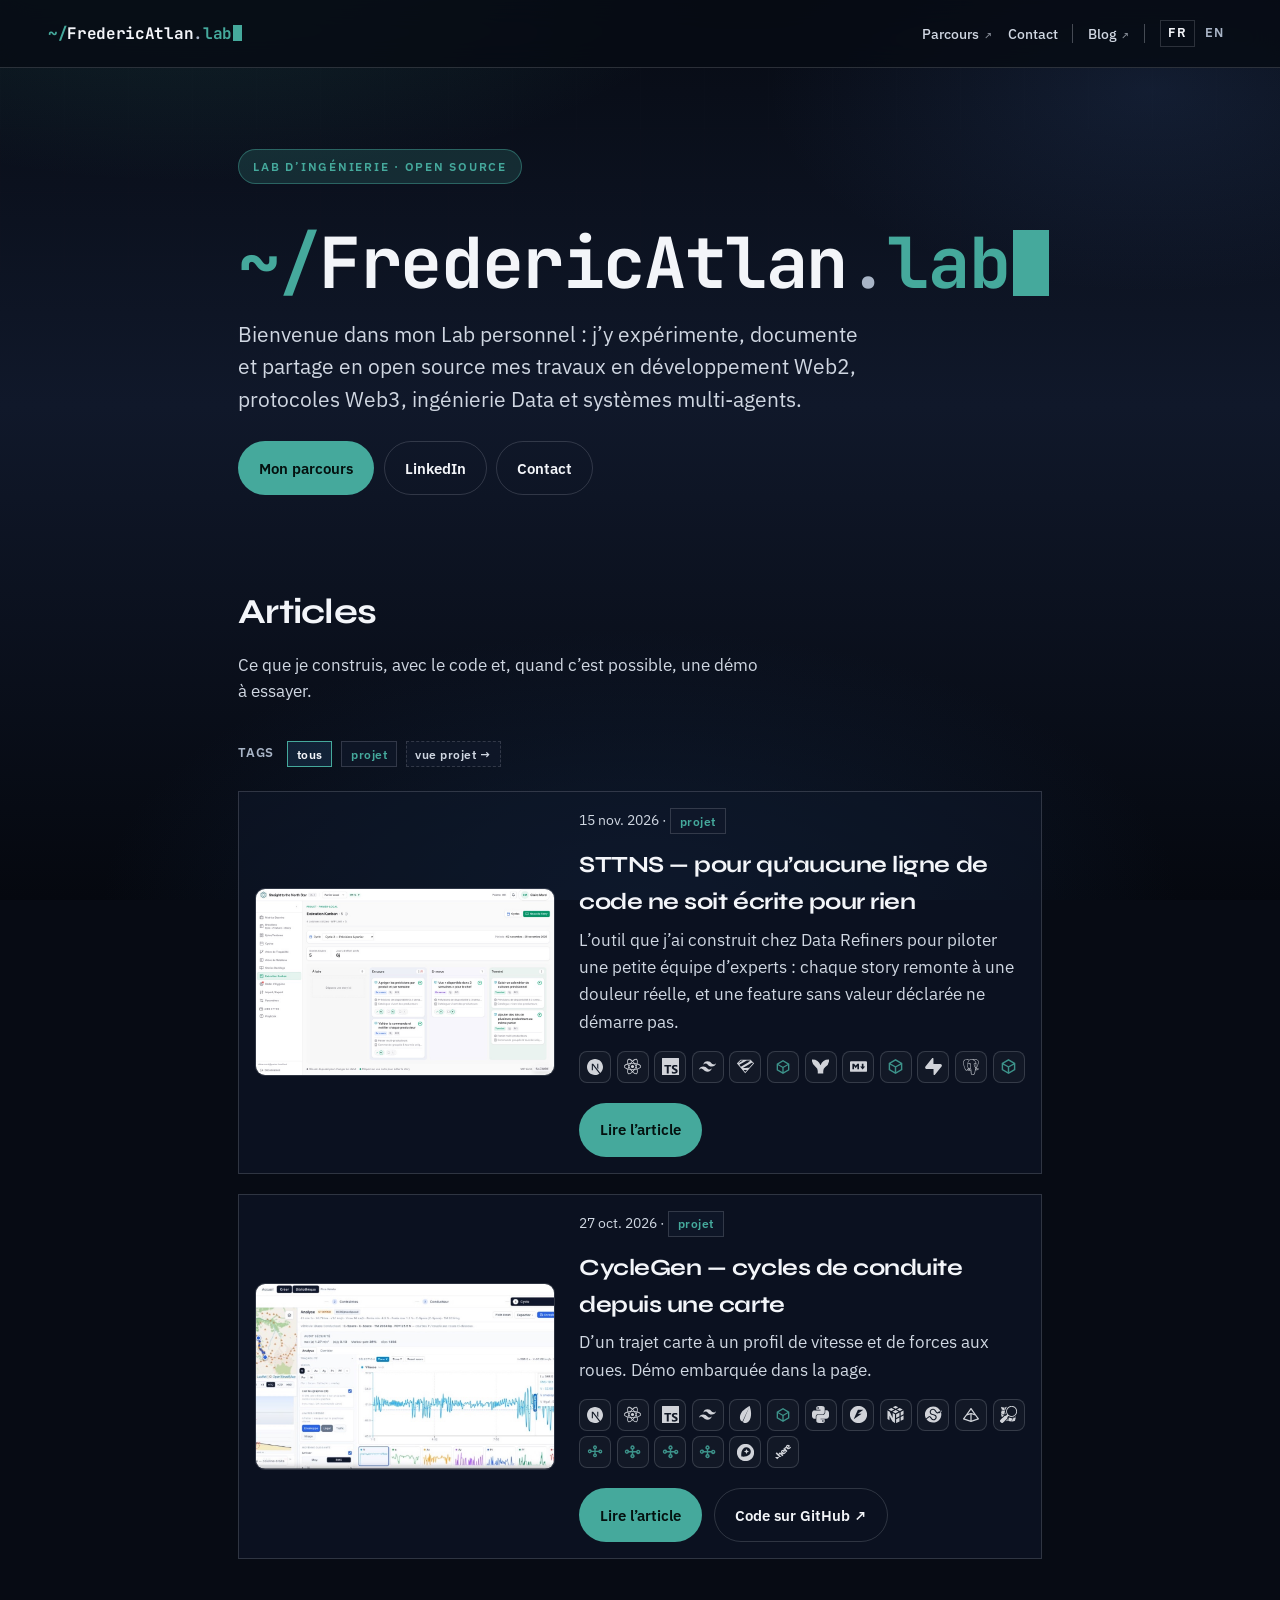
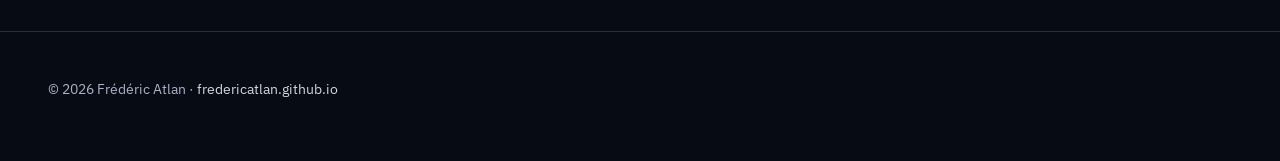
==== commit a3a586c1: "publication: dev@ce47e98" ====
--- a/blog/index.html
+++ b/blog/index.html
@@ -2,162 +2,11 @@
 <html lang="fr">
 <head>
   <meta charset="utf-8" />
-  <meta name="viewport" content="width=device-width, initial-scale=1" />
-  <title>Blog — Frédéric Atlan</title>
-  <meta name="description" content="Notes techniques de Frédéric Atlan : ingénierie numérique, simulation, architecture full-stack. Articles tagués (projet, …)." />
-  <meta name="robots" content="index, follow" />
-  <link rel="canonical" href="https://fredericatlan.github.io/blog/" />
-  <link rel="alternate" hreflang="fr" href="https://fredericatlan.github.io/blog/" />
-  <link rel="alternate" hreflang="en" href="https://fredericatlan.github.io/en/blog/" />
-  <link rel="alternate" hreflang="x-default" href="https://fredericatlan.github.io/blog/" />
-  <meta name="theme-color" content="#070b14" />
-  <meta property="og:site_name" content="FredericAtlan Lab" />
-  <meta property="og:locale" content="fr_FR" />
-  <meta property="og:title" content="Blog — Frédéric Atlan" />
-  <meta property="og:description" content="Articles techniques : CycleGen, digital engineering, architecture logicielle. Filtrables par tag." />
-  <meta property="og:type" content="website" />
-  <meta property="og:url" content="https://fredericatlan.github.io/blog/" />
-  <meta property="og:image" content="https://fredericatlan.github.io/blog/assets/cyclegen/08-analyse-cycle-veleta.jpg" />
-  <meta property="og:image:secure_url" content="https://fredericatlan.github.io/blog/assets/cyclegen/08-analyse-cycle-veleta.jpg" />
-  <meta property="og:image:type" content="image/jpeg" />
-  <meta property="og:image:width" content="1024" />
-  <meta property="og:image:height" content="494" />
-  <meta property="og:image:alt" content="CycleGen — analyse Pico Veleta" />
-
-  <meta name="twitter:card" content="summary_large_image" />
-  <meta name="twitter:title" content="Blog — Frédéric Atlan" />
-  <meta name="twitter:description" content="Articles techniques : CycleGen, digital engineering, architecture logicielle. Filtrables par tag." />
-  <meta name="twitter:image" content="https://fredericatlan.github.io/blog/assets/cyclegen/08-analyse-cycle-veleta.jpg" />
-
-  <link rel="icon" href="/assets/favicon.svg" type="image/svg+xml" />
-  <link rel="preconnect" href="https://fonts.googleapis.com" />
-  <link rel="preconnect" href="https://fonts.gstatic.com" crossorigin />
-  <link href="https://fonts.googleapis.com/css2?family=JetBrains+Mono:wght@500;700&family=Syne:wght@500;600;700;800&family=IBM+Plex+Sans:ital,wght@0,400;0,500;0,600;1,400&display=swap" rel="stylesheet" />
-  <link rel="stylesheet" href="../styles.css" />
+  <meta name="robots" content="noindex, follow" />
+  <link rel="canonical" href="https://fredericatlan.github.io/" />
+  <meta http-equiv="refresh" content="0; url=/" />
+  <title>FredericAtlan Lab</title>
+  <script>location.replace("/" + location.search + location.hash);</script>
 </head>
-<body>
-  <div class="atmosphere" aria-hidden="true"></div>
-
-  <header class="site-header">
-    <a class="brand" href="/" aria-label="FredericAtlan Lab, accueil"><span class="brand-tilde">~/</span>FredericAtlan<span class="brand-dot">.</span><span class="brand-lab">lab</span><span class="brand-cursor" aria-hidden="true"></span></a>
-    <nav class="nav" aria-label="Navigation principale">
-      <span class="nav-cluster" role="group" aria-label="Profil">
-        <a class="nav-page" href="/parcours/">Parcours</a>
-        <a href="/parcours/#contact">Contact</a>
-      </span>
-      <span class="nav-sep" aria-hidden="true"></span>
-      <span class="nav-cluster" role="group" aria-label="Publications">
-        <a class="nav-page" href="/blog/" aria-current="page">Blog</a>
-      </span>
-      <span class="nav-sep" aria-hidden="true"></span>
-      <span class="nav-cluster nav-lang" role="group" aria-label="Langue">
-        <a href="/blog/" hreflang="fr" lang="fr" aria-current="true">FR</a>
-        <a href="/en/blog/" hreflang="en" lang="en">EN</a>
-      </span>
-    </nav>
-  </header>
-
-  <main id="top" class="section page-projects">
-    <nav class="crumb" aria-label="Fil d’Ariane"><a href="/">Accueil</a><span class="crumb-sep">›</span>Blog</nav>
-    <p class="hero-kicker">Notes techniques</p>
-    <h1>Blog</h1>
-    <p class="section-lead">Analyses de produits et architectures livrés — orientées compétences et résultats.</p>
-
-    <div class="tag-filter" role="navigation" aria-label="Filtrer par tag">
-      <span class="tag-filter-label">Tags</span>
-      <a class="tag tag-filter-btn is-active" href="./" data-filter="all">tous</a>
-      <a class="tag tag-filter-btn" href="./?tag=projet" data-filter="projet">projet</a>
-      <a class="tag tag-filter-btn tag-ghost" href="./tags/projet.html">vue projet →</a>
-    </div>
-
-    <p class="tag-filter-status" id="filter-status" hidden></p>
-
-    <ul class="project-list" id="article-list">
-
-      <li class="project-card has-thumb" data-tags="projet" data-id="sttns-decision-os">
-        <a class="card-thumb" href="./sttns-decision-os.html" tabindex="-1" aria-hidden="true"><img src="./assets/sttns/vignette.jpg" alt="" width="960" height="600" loading="lazy" /></a>
-        <div>
-          <p class="project-meta"><time datetime="2026-11-15">15 nov. 2026</time> · <a class="tag" href="./tags/projet.html">projet</a></p>
-          <h2><a href="./sttns-decision-os.html">STTNS — pour qu’aucune ligne de code ne soit écrite pour rien</a></h2>
-          <p>L’outil que j’ai construit chez Data Refiners pour piloter une petite équipe d’experts&nbsp;: chaque story remonte à une douleur réelle, et une feature sans valeur déclarée ne démarre pas.</p>
-          <!-- tech: sttns-decision-os -->
-          <ul class="tech-icones" aria-label="Technologies"><li title="Next.js"><span class="tech-ico" style="--ico: url('/blog/assets/icones/nextdotjs.svg')" aria-hidden="true"></span><span class="tech-nom">Next.js</span></li><li title="React"><span class="tech-ico" style="--ico: url('/blog/assets/icones/react.svg')" aria-hidden="true"></span><span class="tech-nom">React</span></li><li title="TypeScript"><span class="tech-ico" style="--ico: url('/blog/assets/icones/typescript.svg')" aria-hidden="true"></span><span class="tech-nom">TypeScript</span></li><li title="Tailwind CSS"><span class="tech-ico" style="--ico: url('/blog/assets/icones/tailwindcss.svg')" aria-hidden="true"></span><span class="tech-nom">Tailwind CSS</span></li><li title="Zod"><span class="tech-ico" style="--ico: url('/blog/assets/icones/zod.svg')" aria-hidden="true"></span><span class="tech-nom">Zod</span></li><li title="Mermaid"><span class="tech-ico" style="--ico: url('/blog/assets/icones/mermaid.svg')" aria-hidden="true"></span><span class="tech-nom">Mermaid</span></li><li title="Markdown"><span class="tech-ico" style="--ico: url('/blog/assets/icones/markdown.svg')" aria-hidden="true"></span><span class="tech-nom">Markdown</span></li><li title="Supabase"><span class="tech-ico" style="--ico: url('/blog/assets/icones/supabase.svg')" aria-hidden="true"></span><span class="tech-nom">Supabase</span></li><li title="PostgreSQL"><span class="tech-ico" style="--ico: url('/blog/assets/icones/postgresql.svg')" aria-hidden="true"></span><span class="tech-nom">PostgreSQL</span></li></ul>
-          <!-- /tech -->
-          <p class="project-actions">
-            <a class="btn btn-primary" href="./sttns-decision-os.html">Lire l’article</a>
-          </p>
-        </div>
-      </li>
-            <li class="project-card has-thumb" data-tags="projet" data-id="cyclegen-architecture-pipeline">
-        <a class="card-thumb" href="./cyclegen-architecture-pipeline.html" tabindex="-1" aria-hidden="true"><img src="./assets/cyclegen/vignette.jpg" alt="" width="960" height="600" loading="lazy" /></a>
-        <div>
-          <p class="project-meta">
-            <time datetime="2026-10-27">27 oct. 2026</time>
-            · <a class="tag" href="./tags/projet.html">projet</a>
-          </p>
-          <h2><a href="./cyclegen-architecture-pipeline.html">CycleGen — cycles de conduite depuis une carte</a></h2>
-          <p>D’un trajet carte à un profil de vitesse et de forces aux roues. Démo embarquée dans la page.</p>
-          <!-- tech: cyclegen-architecture-pipeline -->
-          <ul class="tech-icones" aria-label="Technologies"><li title="Next.js"><span class="tech-ico" style="--ico: url('/blog/assets/icones/nextdotjs.svg')" aria-hidden="true"></span><span class="tech-nom">Next.js</span></li><li title="React"><span class="tech-ico" style="--ico: url('/blog/assets/icones/react.svg')" aria-hidden="true"></span><span class="tech-nom">React</span></li><li title="TypeScript"><span class="tech-ico" style="--ico: url('/blog/assets/icones/typescript.svg')" aria-hidden="true"></span><span class="tech-nom">TypeScript</span></li><li title="Tailwind CSS"><span class="tech-ico" style="--ico: url('/blog/assets/icones/tailwindcss.svg')" aria-hidden="true"></span><span class="tech-nom">Tailwind CSS</span></li><li title="Leaflet"><span class="tech-ico" style="--ico: url('/blog/assets/icones/leaflet.svg')" aria-hidden="true"></span><span class="tech-nom">Leaflet</span></li><li title="Python"><span class="tech-ico" style="--ico: url('/blog/assets/icones/python.svg')" aria-hidden="true"></span><span class="tech-nom">Python</span></li><li title="FastAPI"><span class="tech-ico" style="--ico: url('/blog/assets/icones/fastapi.svg')" aria-hidden="true"></span><span class="tech-nom">FastAPI</span></li><li title="NumPy"><span class="tech-ico" style="--ico: url('/blog/assets/icones/numpy.svg')" aria-hidden="true"></span><span class="tech-nom">NumPy</span></li><li title="SciPy"><span class="tech-ico" style="--ico: url('/blog/assets/icones/scipy.svg')" aria-hidden="true"></span><span class="tech-nom">SciPy</span></li><li title="Pydantic"><span class="tech-ico" style="--ico: url('/blog/assets/icones/pydantic.svg')" aria-hidden="true"></span><span class="tech-nom">Pydantic</span></li><li title="OpenStreetMap"><span class="tech-ico" style="--ico: url('/blog/assets/icones/openstreetmap.svg')" aria-hidden="true"></span><span class="tech-nom">OpenStreetMap</span></li><li title="Mapbox"><span class="tech-ico" style="--ico: url('/blog/assets/icones/mapbox.svg')" aria-hidden="true"></span><span class="tech-nom">Mapbox</span></li><li title="HERE"><span class="tech-ico" style="--ico: url('/blog/assets/icones/here.svg')" aria-hidden="true"></span><span class="tech-nom">HERE</span></li></ul>
-          <!-- /tech -->
-          <p class="project-actions">
-            <a class="btn btn-primary" href="./cyclegen-architecture-pipeline.html">Lire l’article</a>
-            <a class="btn btn-ghost" href="https://github.com/FredericAtlan/CycleGen" target="_blank" rel="noopener noreferrer">Code sur GitHub ↗</a>
-          </p>
-        </div>
-      </li>
-    </ul>
-  </main>
-
-  <footer class="site-footer">
-    <p>© <span id="y"></span> Frédéric Atlan · <a href="../">fredericatlan.github.io</a> · catalogue <a href="./articles.json">articles.json</a></p>
-  </footer>
-  <script>
-    document.getElementById("y").textContent = new Date().getFullYear();
-
-    (function () {
-      var params = new URLSearchParams(window.location.search);
-      var tag = (params.get("tag") || "").trim().toLowerCase();
-      var cards = document.querySelectorAll("#article-list .project-card");
-      var buttons = document.querySelectorAll(".tag-filter-btn[data-filter]");
-      var status = document.getElementById("filter-status");
-
-      function apply(filter) {
-        var n = 0;
-        cards.forEach(function (card) {
-          var tags = (card.getAttribute("data-tags") || "")
-            .split(/\s+/)
-            .filter(Boolean);
-          var show = !filter || filter === "all" || tags.indexOf(filter) !== -1;
-          card.hidden = !show;
-          if (show) n += 1;
-        });
-        buttons.forEach(function (btn) {
-          var f = btn.getAttribute("data-filter");
-          btn.classList.toggle(
-            "is-active",
-            (filter === "all" && f === "all") || f === filter
-          );
-        });
-        if (status) {
-          if (filter && filter !== "all") {
-            status.hidden = false;
-            status.textContent =
-              n +
-              " article" +
-              (n > 1 ? "s" : "") +
-              " · tag « " +
-              filter +
-              " »";
-          } else {
-            status.hidden = true;
-            status.textContent = "";
-          }
-        }
-      }
-
-      apply(tag || "all");
-    })();
-  </script>
-</body>
+<body><p><a href="/">Les articles sont maintenant sur la page d’accueil.</a></p></body>
 </html>
